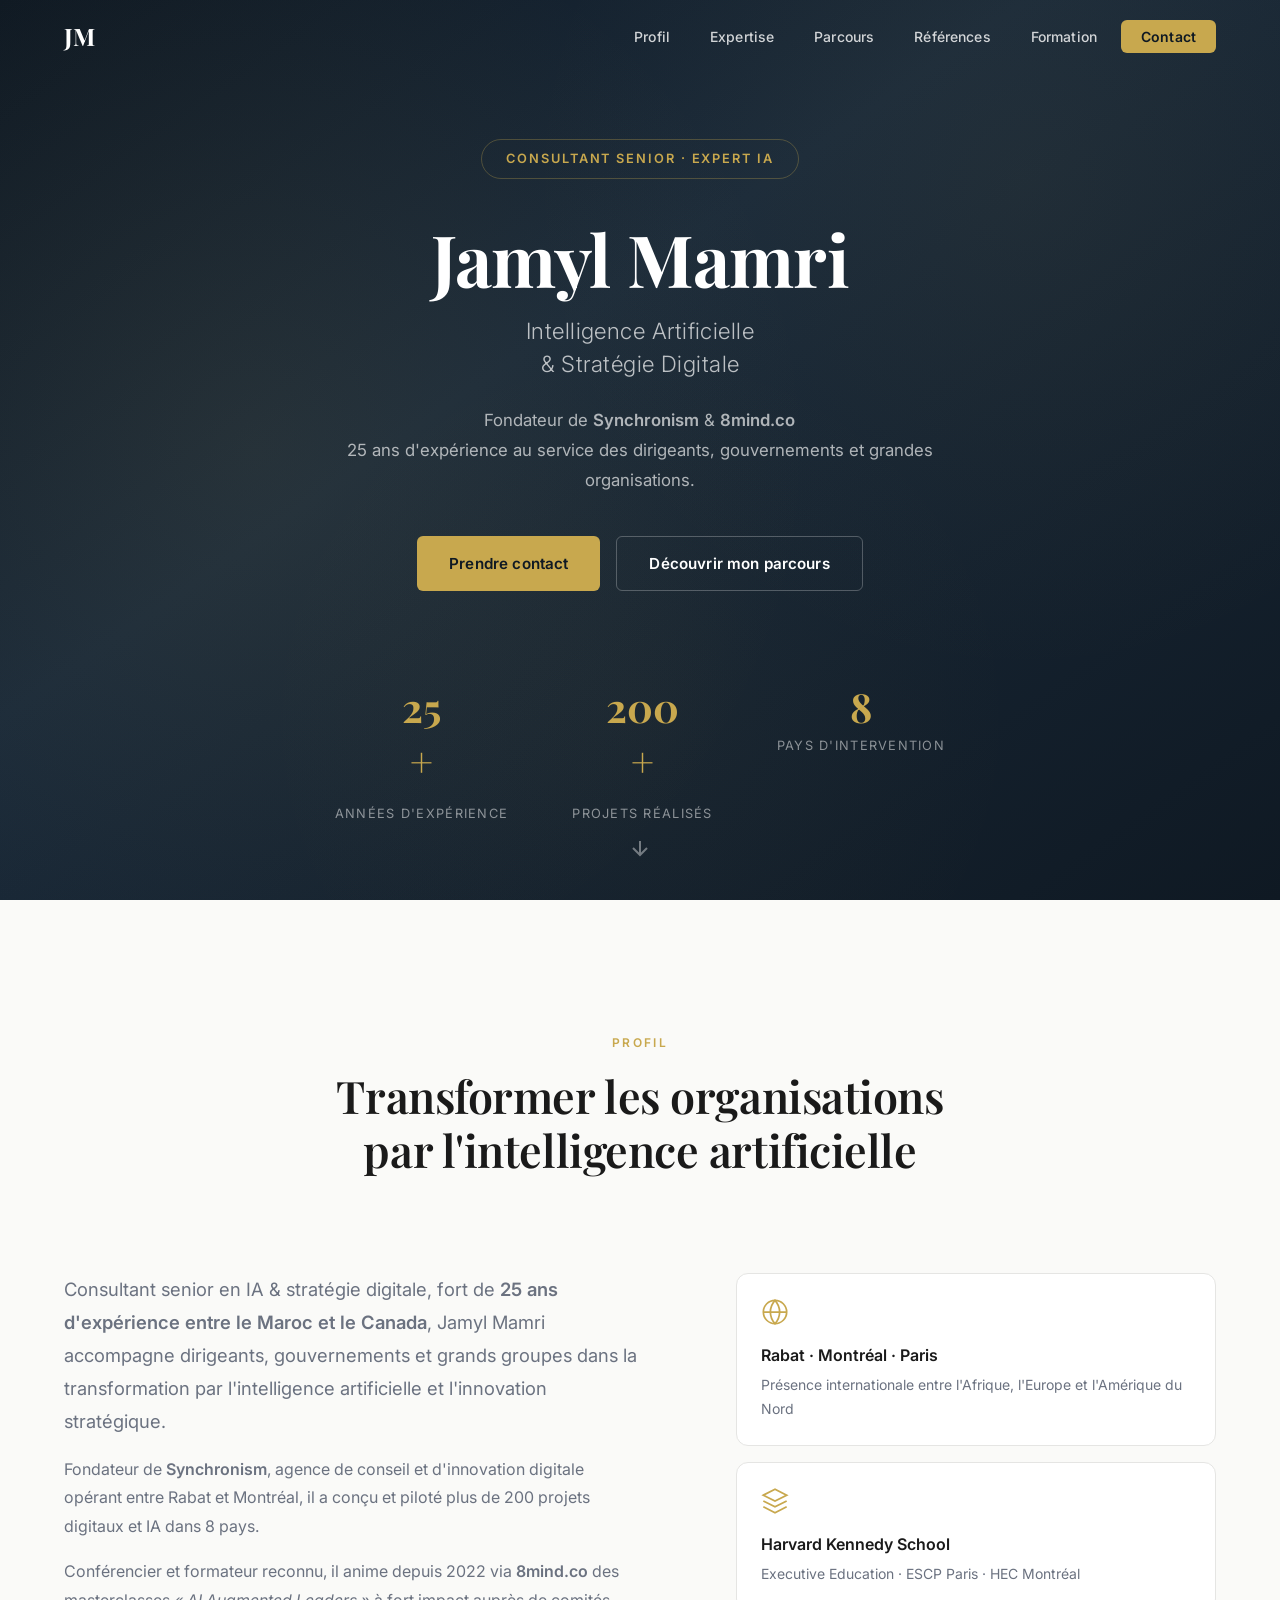
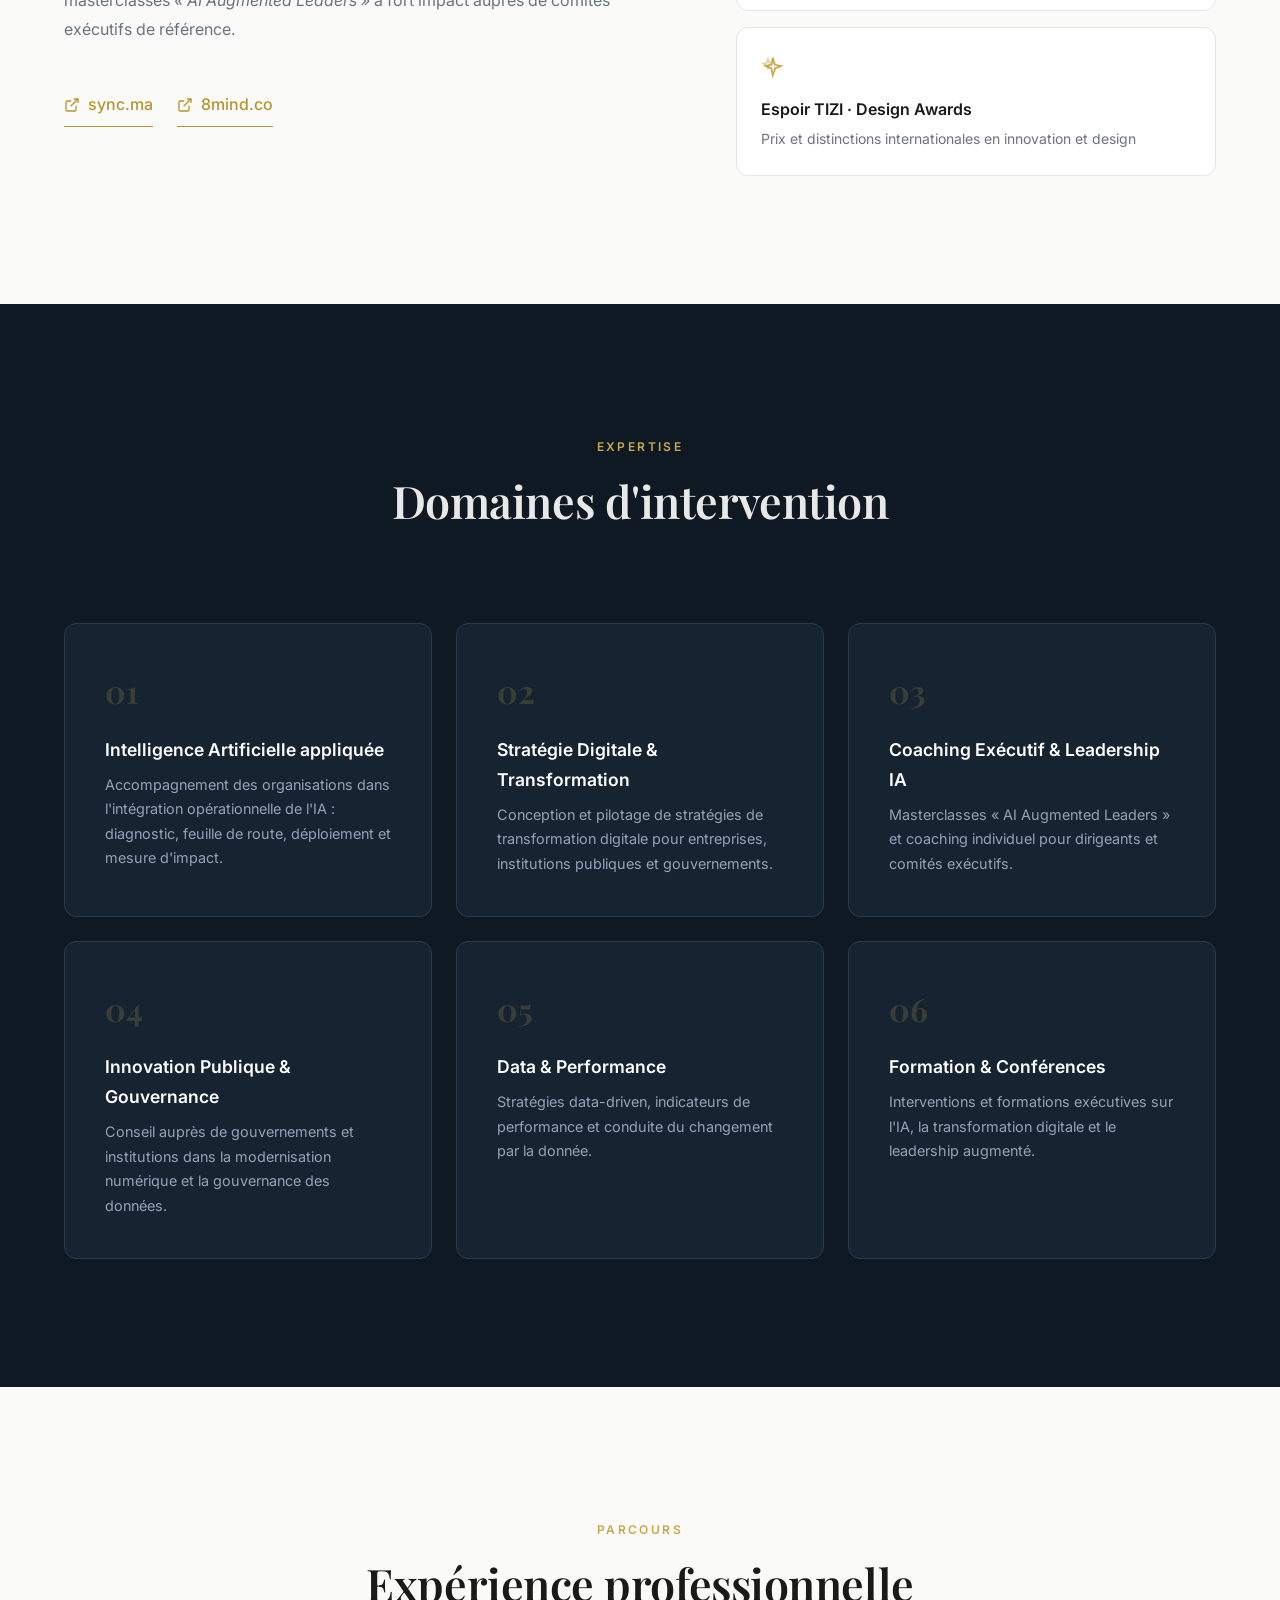
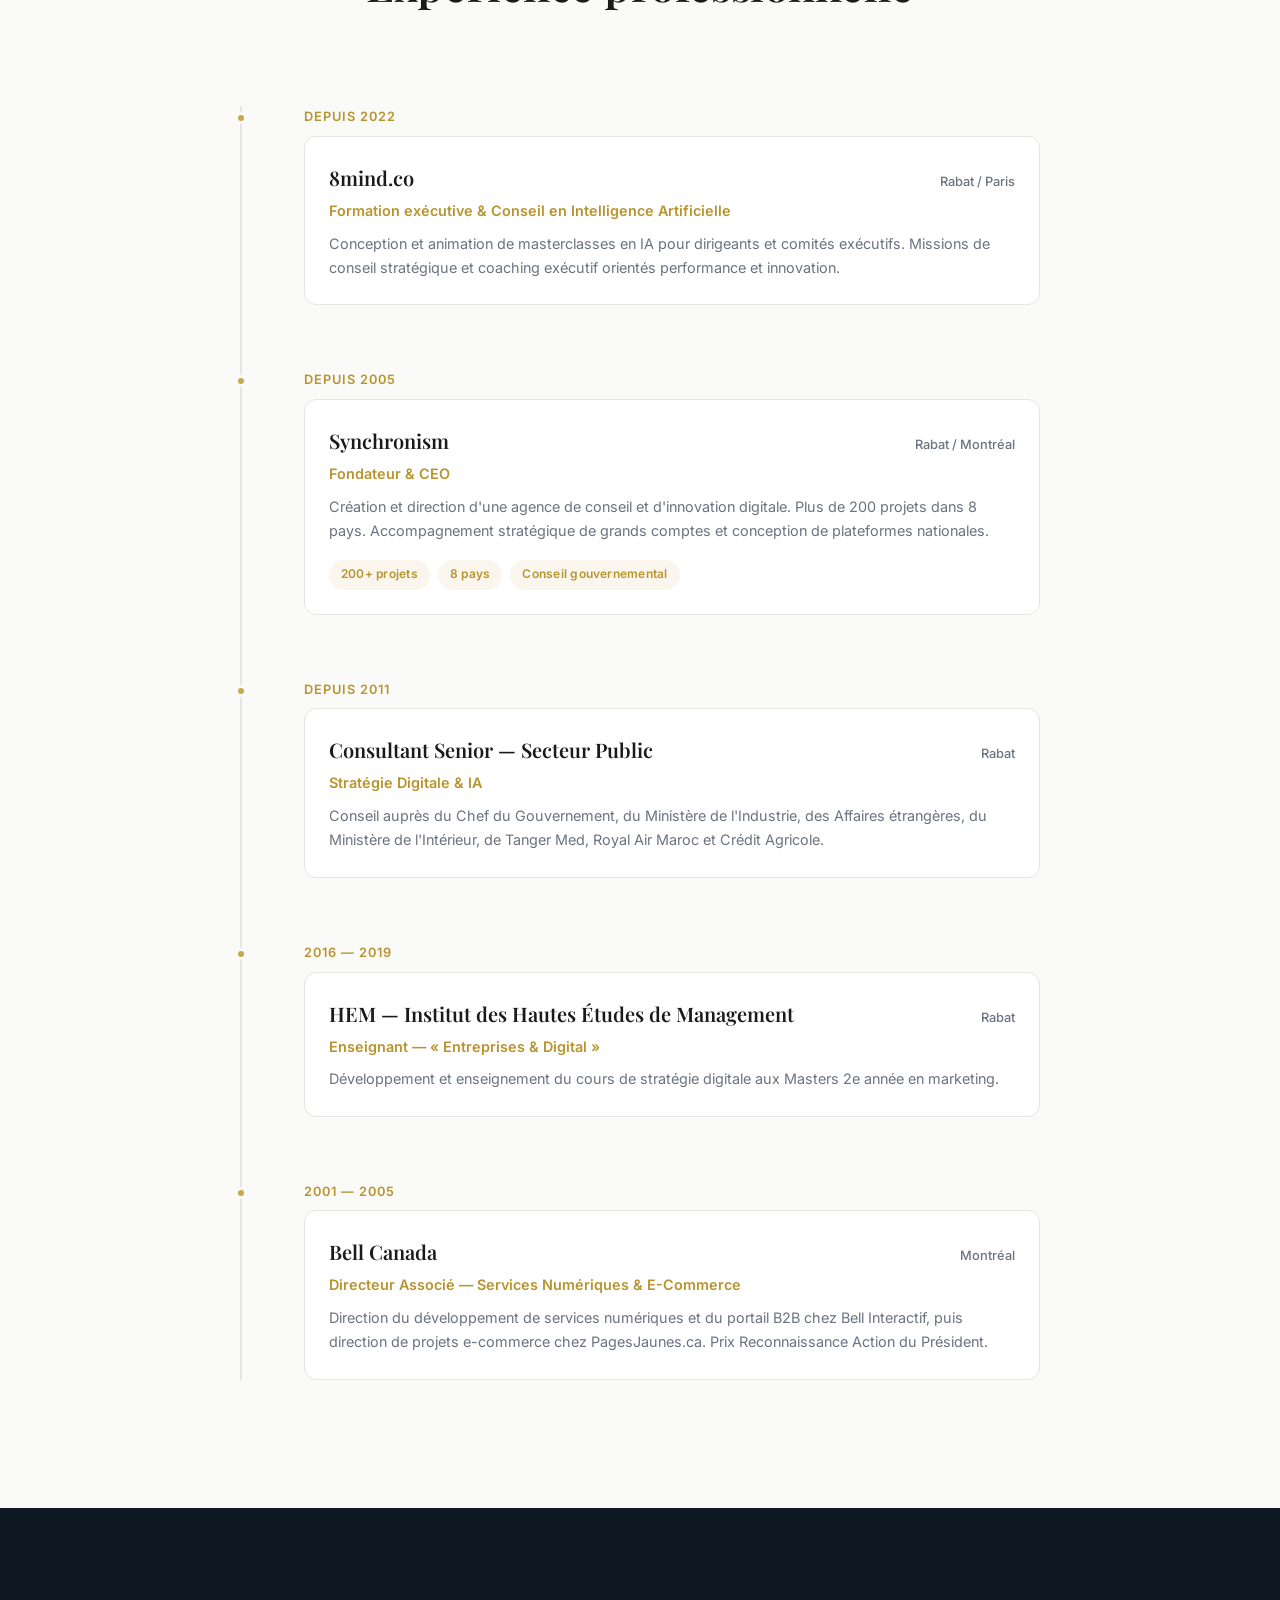
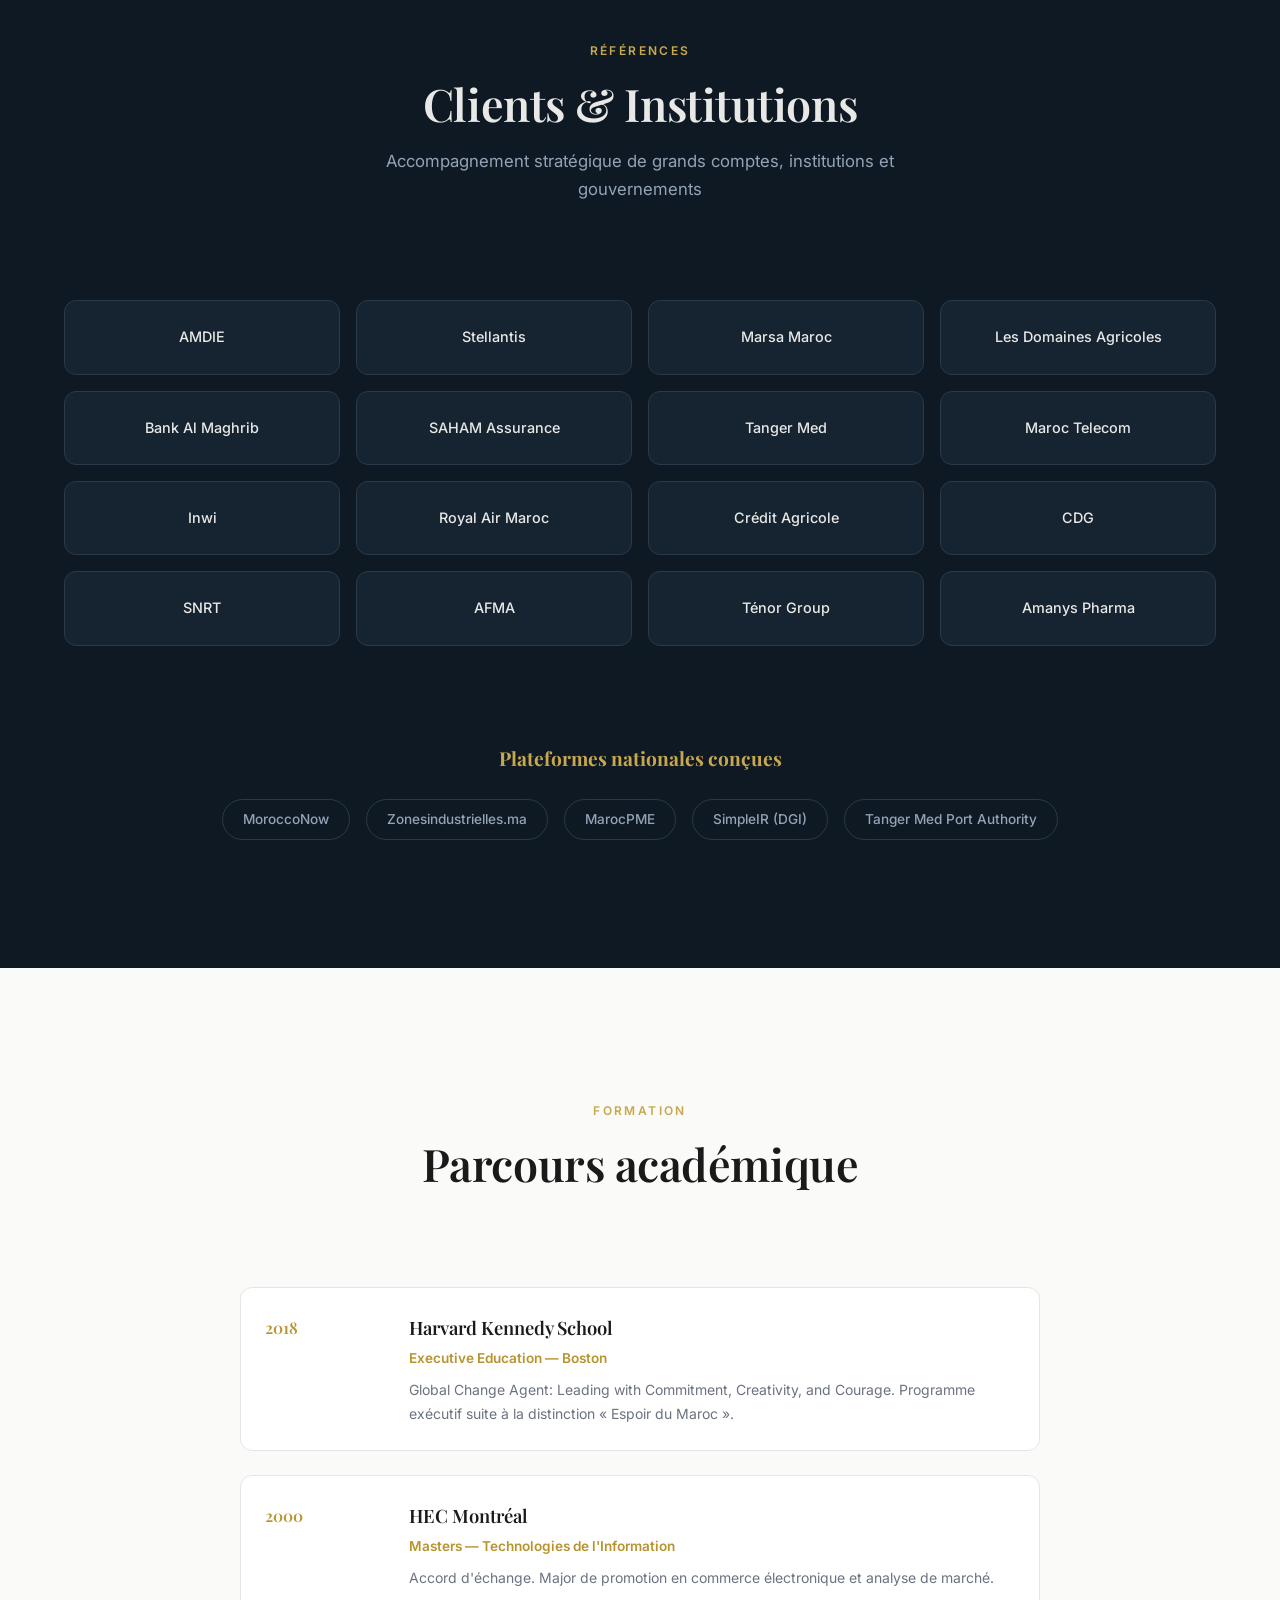
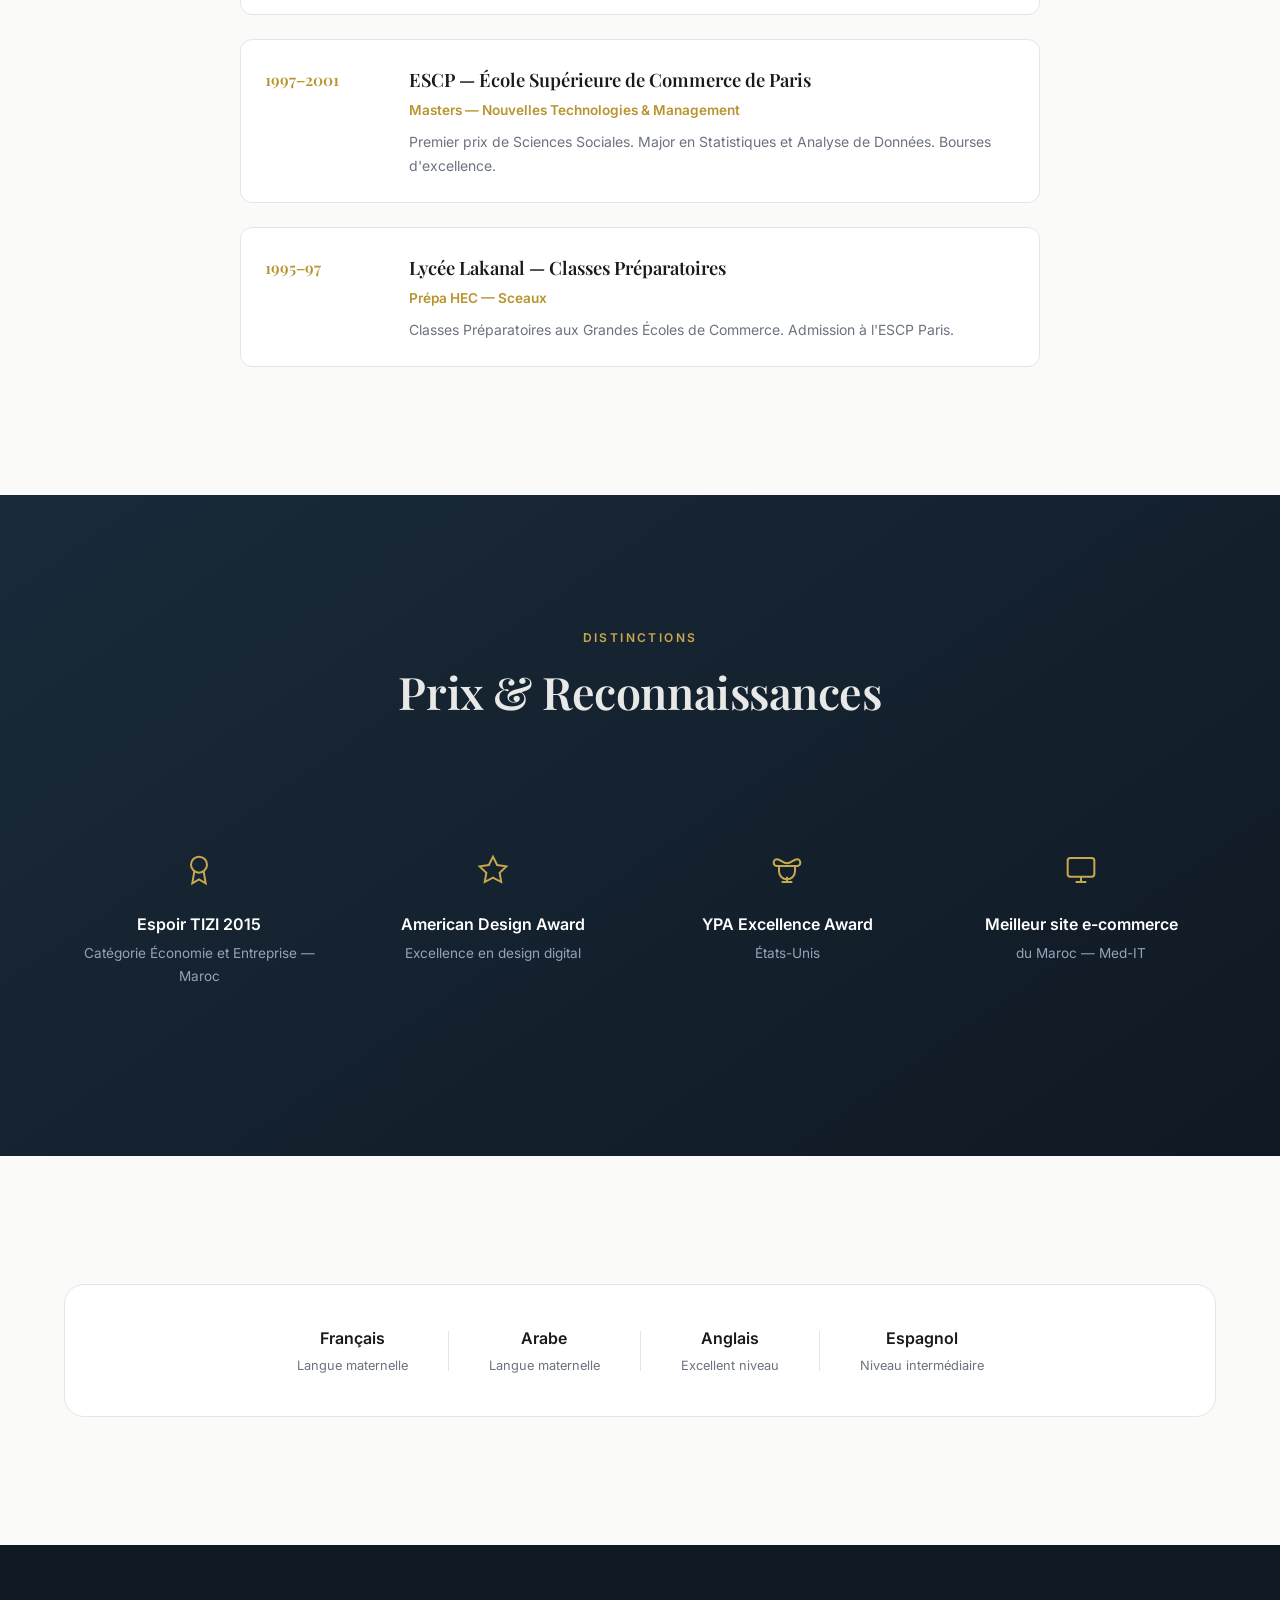
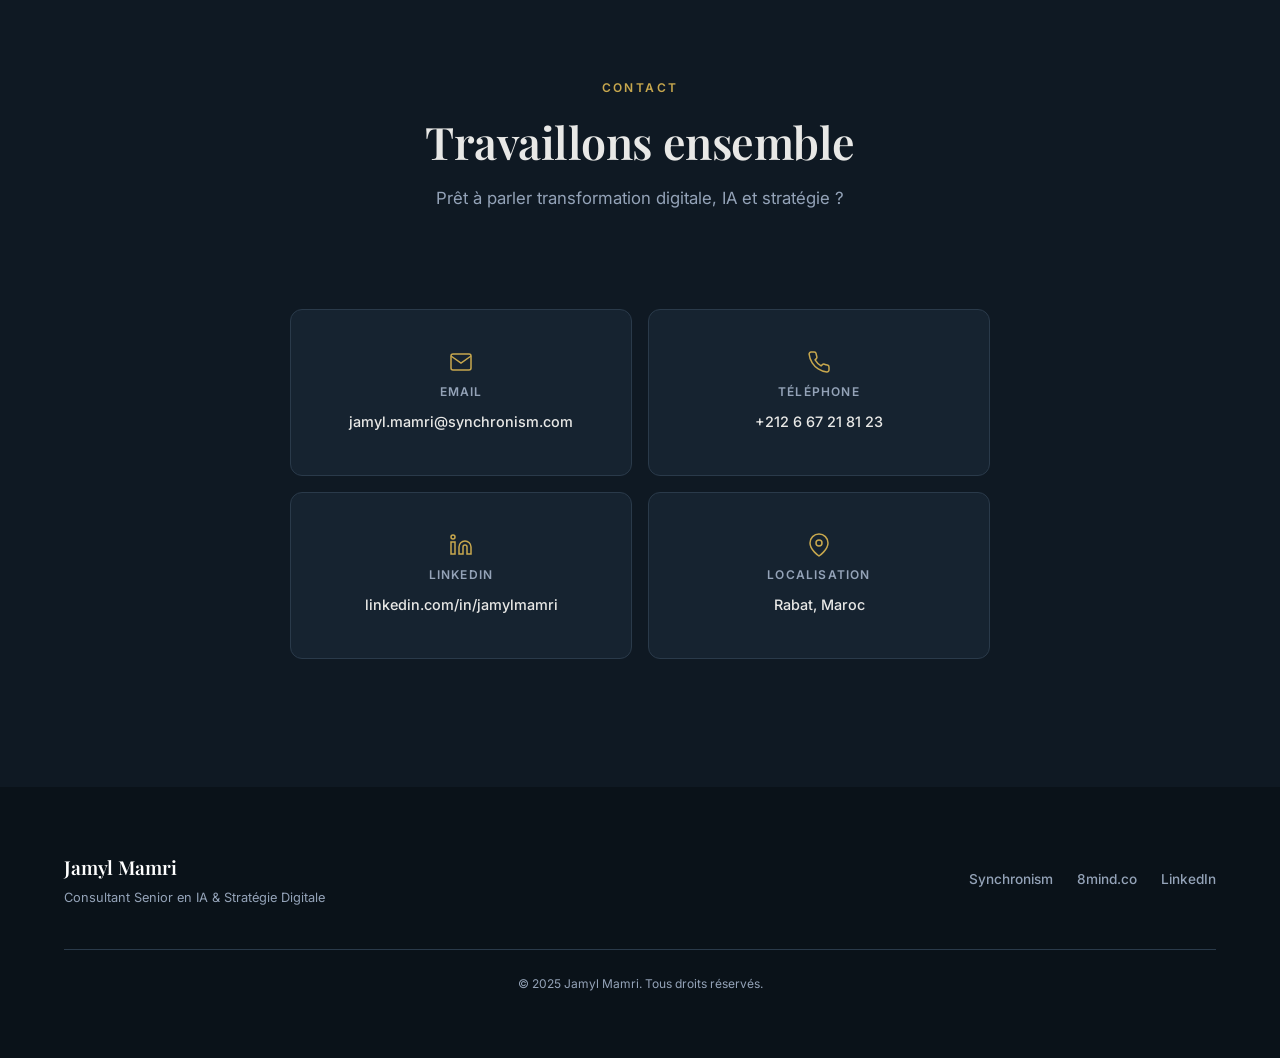
==== index.html @ 4bdd8f30 "Initial commit: professional personal website for Jamyl Mamri Modern single-page website featuring: " ====
<!DOCTYPE html>
<html lang="fr">
<head>
    <meta charset="UTF-8">
    <meta name="viewport" content="width=device-width, initial-scale=1.0">
    <title>Jamyl Mamri — Consultant Senior en IA & Stratégie Digitale</title>
    <meta name="description" content="Jamyl Mamri accompagne dirigeants, gouvernements et grands groupes dans la transformation par l'intelligence artificielle et l'innovation stratégique. 25 ans d'expérience.">
    <meta name="keywords" content="Jamyl Mamri, IA, Intelligence Artificielle, Stratégie Digitale, Consultant, Synchronism, 8mind, Transformation Digitale, Maroc, Canada">
    <meta property="og:title" content="Jamyl Mamri — Expert IA & Stratégie Digitale">
    <meta property="og:description" content="Consultant senior en IA & stratégie digitale. Fondateur de Synchronism & 8mind.co. 25 ans d'expérience entre le Maroc et le Canada.">
    <meta property="og:type" content="website">
    <meta property="og:url" content="https://mamri.com">
    <link rel="preconnect" href="https://fonts.googleapis.com">
    <link rel="preconnect" href="https://fonts.gstatic.com" crossorigin>
    <link href="https://fonts.googleapis.com/css2?family=Inter:wght@300;400;500;600;700&family=Playfair+Display:ital,wght@0,500;0,600;0,700;1,500&display=swap" rel="stylesheet">
    <link rel="stylesheet" href="style.css">
</head>
<body>
    <!-- Navigation -->
    <nav class="navbar" id="navbar">
        <div class="nav-container">
            <a href="#hero" class="nav-logo">JM</a>
            <button class="nav-toggle" id="navToggle" aria-label="Menu">
                <span></span>
                <span></span>
                <span></span>
            </button>
            <ul class="nav-menu" id="navMenu">
                <li><a href="#about" class="nav-link">Profil</a></li>
                <li><a href="#expertise" class="nav-link">Expertise</a></li>
                <li><a href="#experience" class="nav-link">Parcours</a></li>
                <li><a href="#clients" class="nav-link">Références</a></li>
                <li><a href="#education" class="nav-link">Formation</a></li>
                <li><a href="#contact" class="nav-link nav-cta">Contact</a></li>
            </ul>
        </div>
    </nav>

    <!-- Hero Section -->
    <section class="hero" id="hero">
        <div class="hero-bg-pattern"></div>
        <div class="container hero-content">
            <div class="hero-badge fade-in">Consultant Senior · Expert IA</div>
            <h1 class="hero-title fade-in">
                <span class="hero-name">Jamyl Mamri</span>
                <span class="hero-tagline">Intelligence Artificielle<br>& Stratégie Digitale</span>
            </h1>
            <p class="hero-description fade-in">
                Fondateur de <strong>Synchronism</strong> & <strong>8mind.co</strong><br>
                25 ans d'expérience au service des dirigeants, gouvernements et grandes organisations.
            </p>
            <div class="hero-actions fade-in">
                <a href="#contact" class="btn btn-primary">Prendre contact</a>
                <a href="#about" class="btn btn-outline">Découvrir mon parcours</a>
            </div>
            <div class="hero-stats fade-in">
                <div class="stat">
                    <span class="stat-number" data-count="25">0</span><span class="stat-suffix">+</span>
                    <span class="stat-label">Années d'expérience</span>
                </div>
                <div class="stat">
                    <span class="stat-number" data-count="200">0</span><span class="stat-suffix">+</span>
                    <span class="stat-label">Projets réalisés</span>
                </div>
                <div class="stat">
                    <span class="stat-number" data-count="8">0</span>
                    <span class="stat-label">Pays d'intervention</span>
                </div>
            </div>
        </div>
        <a href="#about" class="scroll-indicator" aria-label="Défiler vers le bas">
            <svg width="24" height="24" viewBox="0 0 24 24" fill="none" stroke="currentColor" stroke-width="2">
                <path d="M12 5v14M5 12l7 7 7-7"/>
            </svg>
        </a>
    </section>

    <!-- About Section -->
    <section class="section" id="about">
        <div class="container">
            <div class="section-header fade-in">
                <span class="section-tag">Profil</span>
                <h2 class="section-title">Transformer les organisations<br>par l'intelligence artificielle</h2>
            </div>
            <div class="about-grid">
                <div class="about-text fade-in">
                    <p class="about-lead">
                        Consultant senior en IA & stratégie digitale, fort de <strong>25 ans d'expérience entre le Maroc et le Canada</strong>, Jamyl Mamri accompagne dirigeants, gouvernements et grands groupes dans la transformation par l'intelligence artificielle et l'innovation stratégique.
                    </p>
                    <p>
                        Fondateur de <strong>Synchronism</strong>, agence de conseil et d'innovation digitale opérant entre Rabat et Montréal, il a conçu et piloté plus de 200 projets digitaux et IA dans 8 pays.
                    </p>
                    <p>
                        Conférencier et formateur reconnu, il anime depuis 2022 via <strong>8mind.co</strong> des masterclasses <em>« AI Augmented Leaders »</em> à fort impact auprès de comités exécutifs de référence.
                    </p>
                    <div class="about-links">
                        <a href="https://www.sync.ma" target="_blank" rel="noopener" class="about-link">
                            <svg width="16" height="16" viewBox="0 0 24 24" fill="none" stroke="currentColor" stroke-width="2"><path d="M18 13v6a2 2 0 0 1-2 2H5a2 2 0 0 1-2-2V8a2 2 0 0 1 2-2h6"/><polyline points="15 3 21 3 21 9"/><line x1="10" y1="14" x2="21" y2="3"/></svg>
                            sync.ma
                        </a>
                        <a href="https://www.8mind.co" target="_blank" rel="noopener" class="about-link">
                            <svg width="16" height="16" viewBox="0 0 24 24" fill="none" stroke="currentColor" stroke-width="2"><path d="M18 13v6a2 2 0 0 1-2 2H5a2 2 0 0 1-2-2V8a2 2 0 0 1 2-2h6"/><polyline points="15 3 21 3 21 9"/><line x1="10" y1="14" x2="21" y2="3"/></svg>
                            8mind.co
                        </a>
                    </div>
                </div>
                <div class="about-highlights fade-in">
                    <div class="highlight-card">
                        <div class="highlight-icon">
                            <svg width="28" height="28" viewBox="0 0 24 24" fill="none" stroke="currentColor" stroke-width="1.5"><circle cx="12" cy="12" r="10"/><path d="M2 12h20M12 2a15.3 15.3 0 0 1 4 10 15.3 15.3 0 0 1-4 10 15.3 15.3 0 0 1-4-10 15.3 15.3 0 0 1 4-10z"/></svg>
                        </div>
                        <h3>Rabat · Montréal · Paris</h3>
                        <p>Présence internationale entre l'Afrique, l'Europe et l'Amérique du Nord</p>
                    </div>
                    <div class="highlight-card">
                        <div class="highlight-icon">
                            <svg width="28" height="28" viewBox="0 0 24 24" fill="none" stroke="currentColor" stroke-width="1.5"><path d="M12 2L2 7l10 5 10-5-10-5zM2 17l10 5 10-5M2 12l10 5 10-5"/></svg>
                        </div>
                        <h3>Harvard Kennedy School</h3>
                        <p>Executive Education · ESCP Paris · HEC Montréal</p>
                    </div>
                    <div class="highlight-card">
                        <div class="highlight-icon">
                            <svg width="28" height="28" viewBox="0 0 24 24" fill="none" stroke="currentColor" stroke-width="1.5"><path d="M12 15l-2 5L9 14l-5-2 5-1 1-6 2 6 5 1-5 2z"/><path d="M6 6l1 3 3 1-3 1-1 3-1-3-3-1 3-1z" opacity="0.5"/></svg>
                        </div>
                        <h3>Espoir TIZI · Design Awards</h3>
                        <p>Prix et distinctions internationales en innovation et design</p>
                    </div>
                </div>
            </div>
        </div>
    </section>

    <!-- Expertise Section -->
    <section class="section section-dark" id="expertise">
        <div class="container">
            <div class="section-header fade-in">
                <span class="section-tag">Expertise</span>
                <h2 class="section-title">Domaines d'intervention</h2>
            </div>
            <div class="expertise-grid">
                <div class="expertise-card fade-in">
                    <div class="expertise-number">01</div>
                    <h3>Intelligence Artificielle appliquée</h3>
                    <p>Accompagnement des organisations dans l'intégration opérationnelle de l'IA : diagnostic, feuille de route, déploiement et mesure d'impact.</p>
                </div>
                <div class="expertise-card fade-in">
                    <div class="expertise-number">02</div>
                    <h3>Stratégie Digitale & Transformation</h3>
                    <p>Conception et pilotage de stratégies de transformation digitale pour entreprises, institutions publiques et gouvernements.</p>
                </div>
                <div class="expertise-card fade-in">
                    <div class="expertise-number">03</div>
                    <h3>Coaching Exécutif & Leadership IA</h3>
                    <p>Masterclasses « AI Augmented Leaders » et coaching individuel pour dirigeants et comités exécutifs.</p>
                </div>
                <div class="expertise-card fade-in">
                    <div class="expertise-number">04</div>
                    <h3>Innovation Publique & Gouvernance</h3>
                    <p>Conseil auprès de gouvernements et institutions dans la modernisation numérique et la gouvernance des données.</p>
                </div>
                <div class="expertise-card fade-in">
                    <div class="expertise-number">05</div>
                    <h3>Data & Performance</h3>
                    <p>Stratégies data-driven, indicateurs de performance et conduite du changement par la donnée.</p>
                </div>
                <div class="expertise-card fade-in">
                    <div class="expertise-number">06</div>
                    <h3>Formation & Conférences</h3>
                    <p>Interventions et formations exécutives sur l'IA, la transformation digitale et le leadership augmenté.</p>
                </div>
            </div>
        </div>
    </section>

    <!-- Experience Section -->
    <section class="section" id="experience">
        <div class="container">
            <div class="section-header fade-in">
                <span class="section-tag">Parcours</span>
                <h2 class="section-title">Expérience professionnelle</h2>
            </div>
            <div class="timeline">
                <div class="timeline-item fade-in">
                    <div class="timeline-marker"></div>
                    <div class="timeline-date">Depuis 2022</div>
                    <div class="timeline-content">
                        <div class="timeline-header">
                            <h3>8mind.co</h3>
                            <span class="timeline-location">Rabat / Paris</span>
                        </div>
                        <div class="timeline-role">Formation exécutive & Conseil en Intelligence Artificielle</div>
                        <p>Conception et animation de masterclasses en IA pour dirigeants et comités exécutifs. Missions de conseil stratégique et coaching exécutif orientés performance et innovation.</p>
                    </div>
                </div>
                <div class="timeline-item fade-in">
                    <div class="timeline-marker"></div>
                    <div class="timeline-date">Depuis 2005</div>
                    <div class="timeline-content">
                        <div class="timeline-header">
                            <h3>Synchronism</h3>
                            <span class="timeline-location">Rabat / Montréal</span>
                        </div>
                        <div class="timeline-role">Fondateur & CEO</div>
                        <p>Création et direction d'une agence de conseil et d'innovation digitale. Plus de 200 projets dans 8 pays. Accompagnement stratégique de grands comptes et conception de plateformes nationales.</p>
                        <div class="timeline-highlights">
                            <span>200+ projets</span>
                            <span>8 pays</span>
                            <span>Conseil gouvernemental</span>
                        </div>
                    </div>
                </div>
                <div class="timeline-item fade-in">
                    <div class="timeline-marker"></div>
                    <div class="timeline-date">Depuis 2011</div>
                    <div class="timeline-content">
                        <div class="timeline-header">
                            <h3>Consultant Senior — Secteur Public</h3>
                            <span class="timeline-location">Rabat</span>
                        </div>
                        <div class="timeline-role">Stratégie Digitale & IA</div>
                        <p>Conseil auprès du Chef du Gouvernement, du Ministère de l'Industrie, des Affaires étrangères, du Ministère de l'Intérieur, de Tanger Med, Royal Air Maroc et Crédit Agricole.</p>
                    </div>
                </div>
                <div class="timeline-item fade-in">
                    <div class="timeline-marker"></div>
                    <div class="timeline-date">2016 — 2019</div>
                    <div class="timeline-content">
                        <div class="timeline-header">
                            <h3>HEM — Institut des Hautes Études de Management</h3>
                            <span class="timeline-location">Rabat</span>
                        </div>
                        <div class="timeline-role">Enseignant — « Entreprises & Digital »</div>
                        <p>Développement et enseignement du cours de stratégie digitale aux Masters 2e année en marketing.</p>
                    </div>
                </div>
                <div class="timeline-item fade-in">
                    <div class="timeline-marker"></div>
                    <div class="timeline-date">2001 — 2005</div>
                    <div class="timeline-content">
                        <div class="timeline-header">
                            <h3>Bell Canada</h3>
                            <span class="timeline-location">Montréal</span>
                        </div>
                        <div class="timeline-role">Directeur Associé — Services Numériques & E-Commerce</div>
                        <p>Direction du développement de services numériques et du portail B2B chez Bell Interactif, puis direction de projets e-commerce chez PagesJaunes.ca. Prix Reconnaissance Action du Président.</p>
                    </div>
                </div>
            </div>
        </div>
    </section>

    <!-- Clients Section -->
    <section class="section section-dark" id="clients">
        <div class="container">
            <div class="section-header fade-in">
                <span class="section-tag">Références</span>
                <h2 class="section-title">Clients & Institutions</h2>
                <p class="section-subtitle">Accompagnement stratégique de grands comptes, institutions et gouvernements</p>
            </div>
            <div class="clients-grid fade-in">
                <div class="client-item">AMDIE</div>
                <div class="client-item">Stellantis</div>
                <div class="client-item">Marsa Maroc</div>
                <div class="client-item">Les Domaines Agricoles</div>
                <div class="client-item">Bank Al Maghrib</div>
                <div class="client-item">SAHAM Assurance</div>
                <div class="client-item">Tanger Med</div>
                <div class="client-item">Maroc Telecom</div>
                <div class="client-item">Inwi</div>
                <div class="client-item">Royal Air Maroc</div>
                <div class="client-item">Crédit Agricole</div>
                <div class="client-item">CDG</div>
                <div class="client-item">SNRT</div>
                <div class="client-item">AFMA</div>
                <div class="client-item">Ténor Group</div>
                <div class="client-item">Amanys Pharma</div>
            </div>
            <div class="platforms fade-in">
                <h3>Plateformes nationales conçues</h3>
                <div class="platforms-list">
                    <span>MoroccoNow</span>
                    <span>Zonesindustrielles.ma</span>
                    <span>MarocPME</span>
                    <span>SimpleIR (DGI)</span>
                    <span>Tanger Med Port Authority</span>
                </div>
            </div>
        </div>
    </section>

    <!-- Education Section -->
    <section class="section" id="education">
        <div class="container">
            <div class="section-header fade-in">
                <span class="section-tag">Formation</span>
                <h2 class="section-title">Parcours académique</h2>
            </div>
            <div class="education-grid">
                <div class="education-card fade-in">
                    <div class="education-year">2018</div>
                    <div class="education-content">
                        <h3>Harvard Kennedy School</h3>
                        <p class="education-program">Executive Education — Boston</p>
                        <p>Global Change Agent: Leading with Commitment, Creativity, and Courage. Programme exécutif suite à la distinction « Espoir du Maroc ».</p>
                    </div>
                </div>
                <div class="education-card fade-in">
                    <div class="education-year">2000</div>
                    <div class="education-content">
                        <h3>HEC Montréal</h3>
                        <p class="education-program">Masters — Technologies de l'Information</p>
                        <p>Accord d'échange. Major de promotion en commerce électronique et analyse de marché.</p>
                    </div>
                </div>
                <div class="education-card fade-in">
                    <div class="education-year">1997–2001</div>
                    <div class="education-content">
                        <h3>ESCP — École Supérieure de Commerce de Paris</h3>
                        <p class="education-program">Masters — Nouvelles Technologies & Management</p>
                        <p>Premier prix de Sciences Sociales. Major en Statistiques et Analyse de Données. Bourses d'excellence.</p>
                    </div>
                </div>
                <div class="education-card fade-in">
                    <div class="education-year">1995–97</div>
                    <div class="education-content">
                        <h3>Lycée Lakanal — Classes Préparatoires</h3>
                        <p class="education-program">Prépa HEC — Sceaux</p>
                        <p>Classes Préparatoires aux Grandes Écoles de Commerce. Admission à l'ESCP Paris.</p>
                    </div>
                </div>
            </div>
        </div>
    </section>

    <!-- Awards Section -->
    <section class="section section-accent" id="awards">
        <div class="container">
            <div class="awards-content fade-in">
                <div class="section-header">
                    <span class="section-tag">Distinctions</span>
                    <h2 class="section-title">Prix & Reconnaissances</h2>
                </div>
                <div class="awards-grid">
                    <div class="award-item">
                        <div class="award-icon">
                            <svg width="32" height="32" viewBox="0 0 24 24" fill="none" stroke="currentColor" stroke-width="1.5"><circle cx="12" cy="8" r="6"/><path d="M15.477 12.89L17 22l-5-3-5 3 1.523-9.11"/></svg>
                        </div>
                        <h3>Espoir TIZI 2015</h3>
                        <p>Catégorie Économie et Entreprise — Maroc</p>
                    </div>
                    <div class="award-item">
                        <div class="award-icon">
                            <svg width="32" height="32" viewBox="0 0 24 24" fill="none" stroke="currentColor" stroke-width="1.5"><path d="M12 2L15.09 8.26L22 9.27L17 14.14L18.18 21.02L12 17.77L5.82 21.02L7 14.14L2 9.27L8.91 8.26L12 2Z"/></svg>
                        </div>
                        <h3>American Design Award</h3>
                        <p>Excellence en design digital</p>
                    </div>
                    <div class="award-item">
                        <div class="award-icon">
                            <svg width="32" height="32" viewBox="0 0 24 24" fill="none" stroke="currentColor" stroke-width="1.5"><path d="M6 9H4.5a2.5 2.5 0 0 1 0-5C7 4 9 7 12 7s5-3 7.5-3a2.5 2.5 0 0 1 0 5H18"/><path d="M6 9h12v4a6 6 0 0 1-12 0V9z"/><path d="M12 17v4M8 21h8"/></svg>
                        </div>
                        <h3>YPA Excellence Award</h3>
                        <p>États-Unis</p>
                    </div>
                    <div class="award-item">
                        <div class="award-icon">
                            <svg width="32" height="32" viewBox="0 0 24 24" fill="none" stroke="currentColor" stroke-width="1.5"><rect x="2" y="3" width="20" height="14" rx="2" ry="2"/><line x1="8" y1="21" x2="16" y2="21"/><line x1="12" y1="17" x2="12" y2="21"/></svg>
                        </div>
                        <h3>Meilleur site e-commerce</h3>
                        <p>du Maroc — Med-IT</p>
                    </div>
                </div>
            </div>
        </div>
    </section>

    <!-- Languages -->
    <section class="section" id="languages">
        <div class="container">
            <div class="languages-bar fade-in">
                <div class="lang-item">
                    <span class="lang-name">Français</span>
                    <span class="lang-level">Langue maternelle</span>
                </div>
                <div class="lang-divider"></div>
                <div class="lang-item">
                    <span class="lang-name">Arabe</span>
                    <span class="lang-level">Langue maternelle</span>
                </div>
                <div class="lang-divider"></div>
                <div class="lang-item">
                    <span class="lang-name">Anglais</span>
                    <span class="lang-level">Excellent niveau</span>
                </div>
                <div class="lang-divider"></div>
                <div class="lang-item">
                    <span class="lang-name">Espagnol</span>
                    <span class="lang-level">Niveau intermédiaire</span>
                </div>
            </div>
        </div>
    </section>

    <!-- Contact Section -->
    <section class="section section-dark" id="contact">
        <div class="container">
            <div class="contact-content fade-in">
                <div class="section-header">
                    <span class="section-tag">Contact</span>
                    <h2 class="section-title">Travaillons ensemble</h2>
                    <p class="section-subtitle">Prêt à parler transformation digitale, IA et stratégie ?</p>
                </div>
                <div class="contact-grid">
                    <a href="mailto:jamyl.mamri@synchronism.com" class="contact-card">
                        <svg width="24" height="24" viewBox="0 0 24 24" fill="none" stroke="currentColor" stroke-width="1.5"><path d="M4 4h16c1.1 0 2 .9 2 2v12c0 1.1-.9 2-2 2H4c-1.1 0-2-.9-2-2V6c0-1.1.9-2 2-2z"/><polyline points="22,6 12,13 2,6"/></svg>
                        <span class="contact-label">Email</span>
                        <span class="contact-value">jamyl.mamri@synchronism.com</span>
                    </a>
                    <a href="tel:+212667218123" class="contact-card">
                        <svg width="24" height="24" viewBox="0 0 24 24" fill="none" stroke="currentColor" stroke-width="1.5"><path d="M22 16.92v3a2 2 0 0 1-2.18 2 19.79 19.79 0 0 1-8.63-3.07 19.5 19.5 0 0 1-6-6 19.79 19.79 0 0 1-3.07-8.67A2 2 0 0 1 4.11 2h3a2 2 0 0 1 2 1.72 12.84 12.84 0 0 0 .7 2.81 2 2 0 0 1-.45 2.11L8.09 9.91a16 16 0 0 0 6 6l1.27-1.27a2 2 0 0 1 2.11-.45 12.84 12.84 0 0 0 2.81.7A2 2 0 0 1 22 16.92z"/></svg>
                        <span class="contact-label">Téléphone</span>
                        <span class="contact-value">+212 6 67 21 81 23</span>
                    </a>
                    <a href="https://www.linkedin.com/in/jamylmamri" target="_blank" rel="noopener" class="contact-card">
                        <svg width="24" height="24" viewBox="0 0 24 24" fill="none" stroke="currentColor" stroke-width="1.5"><path d="M16 8a6 6 0 0 1 6 6v7h-4v-7a2 2 0 0 0-2-2 2 2 0 0 0-2 2v7h-4v-7a6 6 0 0 1 6-6z"/><rect x="2" y="9" width="4" height="12"/><circle cx="4" cy="4" r="2"/></svg>
                        <span class="contact-label">LinkedIn</span>
                        <span class="contact-value">linkedin.com/in/jamylmamri</span>
                    </a>
                    <div class="contact-card">
                        <svg width="24" height="24" viewBox="0 0 24 24" fill="none" stroke="currentColor" stroke-width="1.5"><path d="M21 10c0 7-9 13-9 13s-9-6-9-13a9 9 0 0 1 18 0z"/><circle cx="12" cy="10" r="3"/></svg>
                        <span class="contact-label">Localisation</span>
                        <span class="contact-value">Rabat, Maroc</span>
                    </div>
                </div>
            </div>
        </div>
    </section>

    <!-- Footer -->
    <footer class="footer">
        <div class="container footer-content">
            <div class="footer-brand">
                <span class="footer-logo">Jamyl Mamri</span>
                <p>Consultant Senior en IA & Stratégie Digitale</p>
            </div>
            <div class="footer-links">
                <a href="https://www.sync.ma" target="_blank" rel="noopener">Synchronism</a>
                <a href="https://www.8mind.co" target="_blank" rel="noopener">8mind.co</a>
                <a href="https://www.linkedin.com/in/jamylmamri" target="_blank" rel="noopener">LinkedIn</a>
            </div>
            <div class="footer-copy">
                &copy; 2025 Jamyl Mamri. Tous droits réservés.
            </div>
        </div>
    </footer>

    <script src="script.js"></script>
</body>
</html>
---- style.css ----
/* ============================================
   JAMYL MAMRI — Personal Website
   Premium Design System
   ============================================ */

:root {
    --color-bg: #FAFAF8;
    --color-bg-dark: #0F1923;
    --color-bg-accent: #1A2A3A;
    --color-text: #1A1A1A;
    --color-text-light: #6B7280;
    --color-text-on-dark: #E8E8E6;
    --color-text-muted-dark: #94A3B8;
    --color-primary: #C8A84E;
    --color-primary-light: #D4BC6A;
    --color-primary-dark: #B8942E;
    --color-border: #E5E5E3;
    --color-border-dark: #2A3A4A;
    --color-card: #FFFFFF;
    --color-card-dark: #162330;

    --font-heading: 'Playfair Display', Georgia, serif;
    --font-body: 'Inter', -apple-system, BlinkMacSystemFont, sans-serif;

    --space-xs: 0.5rem;
    --space-sm: 1rem;
    --space-md: 1.5rem;
    --space-lg: 2.5rem;
    --space-xl: 4rem;
    --space-2xl: 6rem;
    --space-3xl: 8rem;

    --radius-sm: 6px;
    --radius-md: 12px;
    --radius-lg: 20px;

    --transition: 0.3s cubic-bezier(0.4, 0, 0.2, 1);
    --transition-slow: 0.6s cubic-bezier(0.4, 0, 0.2, 1);
}

/* ============================================
   RESET & BASE
   ============================================ */

*, *::before, *::after {
    margin: 0;
    padding: 0;
    box-sizing: border-box;
}

html {
    scroll-behavior: smooth;
    font-size: 16px;
    -webkit-font-smoothing: antialiased;
    -moz-osx-font-smoothing: grayscale;
}

body {
    font-family: var(--font-body);
    color: var(--color-text);
    background-color: var(--color-bg);
    line-height: 1.7;
    overflow-x: hidden;
}

img {
    max-width: 100%;
    display: block;
}

a {
    color: inherit;
    text-decoration: none;
    transition: var(--transition);
}

strong {
    font-weight: 600;
}

.container {
    max-width: 1200px;
    margin: 0 auto;
    padding: 0 var(--space-md);
}

/* ============================================
   ANIMATIONS
   ============================================ */

.fade-in {
    opacity: 0;
    transform: translateY(30px);
    transition: opacity 0.8s ease, transform 0.8s ease;
}

.fade-in.visible {
    opacity: 1;
    transform: translateY(0);
}

@keyframes float {
    0%, 100% { transform: translateY(0); }
    50% { transform: translateY(-10px); }
}

@keyframes pulse {
    0%, 100% { opacity: 1; }
    50% { opacity: 0.5; }
}

/* ============================================
   NAVBAR
   ============================================ */

.navbar {
    position: fixed;
    top: 0;
    left: 0;
    right: 0;
    z-index: 1000;
    padding: var(--space-sm) 0;
    transition: var(--transition);
    background: transparent;
}

.navbar.scrolled {
    background: rgba(15, 25, 35, 0.95);
    backdrop-filter: blur(20px);
    -webkit-backdrop-filter: blur(20px);
    padding: 0.6rem 0;
    box-shadow: 0 1px 20px rgba(0, 0, 0, 0.15);
}

.nav-container {
    max-width: 1200px;
    margin: 0 auto;
    padding: 0 var(--space-md);
    display: flex;
    justify-content: space-between;
    align-items: center;
}

.nav-logo {
    font-family: var(--font-heading);
    font-size: 1.5rem;
    font-weight: 700;
    color: #fff;
    letter-spacing: 0.02em;
}

.nav-menu {
    display: flex;
    align-items: center;
    list-style: none;
    gap: var(--space-xs);
}

.nav-link {
    color: rgba(255, 255, 255, 0.8);
    font-size: 0.875rem;
    font-weight: 500;
    padding: 0.5rem 1rem;
    border-radius: var(--radius-sm);
    transition: var(--transition);
    letter-spacing: 0.01em;
}

.nav-link:hover {
    color: #fff;
    background: rgba(255, 255, 255, 0.1);
}

.nav-link.nav-cta {
    background: var(--color-primary);
    color: var(--color-bg-dark);
    font-weight: 600;
    padding: 0.5rem 1.25rem;
}

.nav-link.nav-cta:hover {
    background: var(--color-primary-light);
}

.nav-toggle {
    display: none;
    flex-direction: column;
    gap: 5px;
    background: none;
    border: none;
    cursor: pointer;
    padding: 5px;
    z-index: 1001;
}

.nav-toggle span {
    display: block;
    width: 24px;
    height: 2px;
    background: #fff;
    transition: var(--transition);
    border-radius: 2px;
}

.nav-toggle.active span:nth-child(1) {
    transform: rotate(45deg) translate(5px, 5px);
}

.nav-toggle.active span:nth-child(2) {
    opacity: 0;
}

.nav-toggle.active span:nth-child(3) {
    transform: rotate(-45deg) translate(5px, -5px);
}

/* ============================================
   HERO
   ============================================ */

.hero {
    position: relative;
    min-height: 100vh;
    display: flex;
    align-items: center;
    justify-content: center;
    background: linear-gradient(145deg, #0F1923 0%, #1A2A3A 40%, #0F1923 100%);
    color: #fff;
    overflow: hidden;
    padding: var(--space-3xl) 0 var(--space-xl);
}

.hero-bg-pattern {
    position: absolute;
    inset: 0;
    background-image:
        radial-gradient(circle at 20% 50%, rgba(200, 168, 78, 0.08) 0%, transparent 50%),
        radial-gradient(circle at 80% 20%, rgba(200, 168, 78, 0.05) 0%, transparent 40%),
        radial-gradient(circle at 50% 80%, rgba(200, 168, 78, 0.03) 0%, transparent 40%);
    animation: float 8s ease-in-out infinite;
}

.hero-content {
    position: relative;
    text-align: center;
    z-index: 1;
}

.hero-badge {
    display: inline-block;
    font-size: 0.8rem;
    font-weight: 600;
    letter-spacing: 0.15em;
    text-transform: uppercase;
    color: var(--color-primary);
    border: 1px solid rgba(200, 168, 78, 0.3);
    padding: 0.5rem 1.5rem;
    border-radius: 50px;
    margin-bottom: var(--space-lg);
}

.hero-title {
    margin-bottom: var(--space-md);
}

.hero-name {
    display: block;
    font-family: var(--font-heading);
    font-size: clamp(2.5rem, 6vw, 4.5rem);
    font-weight: 700;
    letter-spacing: -0.01em;
    line-height: 1.1;
    margin-bottom: var(--space-sm);
}

.hero-tagline {
    display: block;
    font-family: var(--font-body);
    font-size: clamp(1rem, 2.5vw, 1.4rem);
    font-weight: 300;
    color: rgba(255, 255, 255, 0.7);
    line-height: 1.5;
    letter-spacing: 0.02em;
}

.hero-description {
    max-width: 600px;
    margin: 0 auto var(--space-lg);
    font-size: 1.05rem;
    color: rgba(255, 255, 255, 0.65);
    line-height: 1.8;
}

.hero-actions {
    display: flex;
    gap: var(--space-sm);
    justify-content: center;
    flex-wrap: wrap;
    margin-bottom: var(--space-2xl);
}

.btn {
    display: inline-flex;
    align-items: center;
    gap: 0.5rem;
    padding: 0.875rem 2rem;
    font-family: var(--font-body);
    font-size: 0.95rem;
    font-weight: 600;
    border-radius: var(--radius-sm);
    cursor: pointer;
    transition: var(--transition);
    border: none;
    letter-spacing: 0.01em;
}

.btn-primary {
    background: var(--color-primary);
    color: var(--color-bg-dark);
}

.btn-primary:hover {
    background: var(--color-primary-light);
    transform: translateY(-2px);
    box-shadow: 0 8px 30px rgba(200, 168, 78, 0.3);
}

.btn-outline {
    background: transparent;
    color: #fff;
    border: 1px solid rgba(255, 255, 255, 0.25);
}

.btn-outline:hover {
    border-color: rgba(255, 255, 255, 0.5);
    background: rgba(255, 255, 255, 0.05);
    transform: translateY(-2px);
}

.hero-stats {
    display: flex;
    justify-content: center;
    gap: var(--space-xl);
    flex-wrap: wrap;
}

.stat {
    text-align: center;
}

.stat-number {
    display: block;
    font-family: var(--font-heading);
    font-size: 2.5rem;
    font-weight: 700;
    color: var(--color-primary);
    line-height: 1;
}

.stat-suffix {
    font-family: var(--font-heading);
    font-size: 2.5rem;
    font-weight: 700;
    color: var(--color-primary);
}

.stat-label {
    display: block;
    font-size: 0.8rem;
    color: rgba(255, 255, 255, 0.5);
    text-transform: uppercase;
    letter-spacing: 0.1em;
    margin-top: 0.5rem;
}

.scroll-indicator {
    position: absolute;
    bottom: 2rem;
    left: 50%;
    transform: translateX(-50%);
    color: rgba(255, 255, 255, 0.4);
    animation: pulse 2s ease-in-out infinite;
}

.scroll-indicator:hover {
    color: var(--color-primary);
}

/* ============================================
   SECTIONS
   ============================================ */

.section {
    padding: var(--space-3xl) 0;
}

.section-dark {
    background: var(--color-bg-dark);
    color: var(--color-text-on-dark);
}

.section-accent {
    background: linear-gradient(145deg, #1A2A3A 0%, #0F1923 100%);
    color: var(--color-text-on-dark);
}

.section-header {
    text-align: center;
    margin-bottom: var(--space-2xl);
}

.section-tag {
    display: inline-block;
    font-size: 0.75rem;
    font-weight: 600;
    letter-spacing: 0.2em;
    text-transform: uppercase;
    color: var(--color-primary);
    margin-bottom: var(--space-sm);
}

.section-title {
    font-family: var(--font-heading);
    font-size: clamp(1.8rem, 4vw, 2.8rem);
    font-weight: 600;
    line-height: 1.2;
    letter-spacing: -0.01em;
}

.section-subtitle {
    font-size: 1.05rem;
    color: var(--color-text-light);
    margin-top: var(--space-sm);
    max-width: 600px;
    margin-left: auto;
    margin-right: auto;
}

.section-dark .section-subtitle {
    color: var(--color-text-muted-dark);
}

/* ============================================
   ABOUT
   ============================================ */

.about-grid {
    display: grid;
    grid-template-columns: 1.2fr 1fr;
    gap: var(--space-2xl);
    align-items: start;
}

.about-lead {
    font-size: 1.15rem;
    line-height: 1.8;
    margin-bottom: var(--space-md);
    color: var(--color-text);
}

.about-text p {
    color: var(--color-text-light);
    margin-bottom: var(--space-sm);
    line-height: 1.8;
}

.about-links {
    display: flex;
    gap: var(--space-md);
    margin-top: var(--space-lg);
}

.about-link {
    display: inline-flex;
    align-items: center;
    gap: 0.5rem;
    font-weight: 500;
    color: var(--color-primary-dark);
    padding: 0.5rem 0;
    border-bottom: 1px solid var(--color-primary-dark);
}

.about-link:hover {
    color: var(--color-primary);
    border-color: var(--color-primary);
}

.about-highlights {
    display: flex;
    flex-direction: column;
    gap: var(--space-sm);
}

.highlight-card {
    background: var(--color-card);
    border: 1px solid var(--color-border);
    padding: var(--space-md);
    border-radius: var(--radius-md);
    transition: var(--transition);
}

.highlight-card:hover {
    transform: translateY(-3px);
    box-shadow: 0 10px 40px rgba(0, 0, 0, 0.06);
    border-color: var(--color-primary);
}

.highlight-icon {
    color: var(--color-primary);
    margin-bottom: var(--space-xs);
}

.highlight-card h3 {
    font-family: var(--font-body);
    font-size: 1rem;
    font-weight: 600;
    margin-bottom: 0.25rem;
}

.highlight-card p {
    font-size: 0.875rem;
    color: var(--color-text-light);
}

/* ============================================
   EXPERTISE
   ============================================ */

.expertise-grid {
    display: grid;
    grid-template-columns: repeat(3, 1fr);
    gap: var(--space-md);
}

.expertise-card {
    background: var(--color-card-dark);
    border: 1px solid var(--color-border-dark);
    padding: var(--space-lg);
    border-radius: var(--radius-md);
    transition: var(--transition);
    position: relative;
    overflow: hidden;
}

.expertise-card::before {
    content: '';
    position: absolute;
    top: 0;
    left: 0;
    right: 0;
    height: 2px;
    background: var(--color-primary);
    transform: scaleX(0);
    transform-origin: left;
    transition: transform 0.5s ease;
}

.expertise-card:hover::before {
    transform: scaleX(1);
}

.expertise-card:hover {
    transform: translateY(-5px);
    border-color: rgba(200, 168, 78, 0.3);
    box-shadow: 0 20px 60px rgba(0, 0, 0, 0.3);
}

.expertise-number {
    font-family: var(--font-heading);
    font-size: 2rem;
    font-weight: 700;
    color: rgba(200, 168, 78, 0.2);
    margin-bottom: var(--space-sm);
}

.expertise-card h3 {
    font-family: var(--font-body);
    font-size: 1.1rem;
    font-weight: 600;
    margin-bottom: var(--space-xs);
    color: #fff;
}

.expertise-card p {
    font-size: 0.9rem;
    color: var(--color-text-muted-dark);
    line-height: 1.7;
}

/* ============================================
   TIMELINE / EXPERIENCE
   ============================================ */

.timeline {
    max-width: 800px;
    margin: 0 auto;
    position: relative;
}

.timeline::before {
    content: '';
    position: absolute;
    top: 0;
    bottom: 0;
    left: 0;
    width: 2px;
    background: var(--color-border);
}

.timeline-item {
    position: relative;
    padding-left: var(--space-xl);
    padding-bottom: var(--space-xl);
}

.timeline-item:last-child {
    padding-bottom: 0;
}

.timeline-marker {
    position: absolute;
    left: -5px;
    top: 6px;
    width: 12px;
    height: 12px;
    border-radius: 50%;
    background: var(--color-primary);
    border: 3px solid var(--color-bg);
}

.timeline-date {
    font-size: 0.8rem;
    font-weight: 600;
    color: var(--color-primary-dark);
    text-transform: uppercase;
    letter-spacing: 0.08em;
    margin-bottom: 0.5rem;
}

.timeline-content {
    background: var(--color-card);
    border: 1px solid var(--color-border);
    padding: var(--space-md);
    border-radius: var(--radius-md);
    transition: var(--transition);
}

.timeline-content:hover {
    box-shadow: 0 8px 30px rgba(0, 0, 0, 0.06);
    border-color: var(--color-primary);
}

.timeline-header {
    display: flex;
    justify-content: space-between;
    align-items: baseline;
    flex-wrap: wrap;
    gap: 0.5rem;
    margin-bottom: 0.25rem;
}

.timeline-header h3 {
    font-family: var(--font-heading);
    font-size: 1.25rem;
    font-weight: 600;
}

.timeline-location {
    font-size: 0.8rem;
    color: var(--color-text-light);
    font-weight: 500;
}

.timeline-role {
    font-size: 0.9rem;
    font-weight: 600;
    color: var(--color-primary-dark);
    margin-bottom: var(--space-xs);
}

.timeline-content p {
    font-size: 0.9rem;
    color: var(--color-text-light);
    line-height: 1.7;
}

.timeline-highlights {
    display: flex;
    gap: 0.5rem;
    flex-wrap: wrap;
    margin-top: var(--space-sm);
}

.timeline-highlights span {
    font-size: 0.75rem;
    font-weight: 600;
    padding: 0.3rem 0.75rem;
    background: rgba(200, 168, 78, 0.1);
    color: var(--color-primary-dark);
    border-radius: 50px;
    letter-spacing: 0.02em;
}

/* ============================================
   CLIENTS
   ============================================ */

.clients-grid {
    display: grid;
    grid-template-columns: repeat(4, 1fr);
    gap: var(--space-sm);
    margin-bottom: var(--space-2xl);
}

.client-item {
    background: var(--color-card-dark);
    border: 1px solid var(--color-border-dark);
    padding: var(--space-md);
    border-radius: var(--radius-md);
    text-align: center;
    font-weight: 500;
    font-size: 0.9rem;
    color: var(--color-text-on-dark);
    transition: var(--transition);
}

.client-item:hover {
    border-color: var(--color-primary);
    background: rgba(200, 168, 78, 0.05);
    transform: translateY(-2px);
}

.platforms {
    text-align: center;
}

.platforms h3 {
    font-family: var(--font-heading);
    font-size: 1.2rem;
    margin-bottom: var(--space-md);
    color: var(--color-primary);
}

.platforms-list {
    display: flex;
    justify-content: center;
    flex-wrap: wrap;
    gap: var(--space-sm);
}

.platforms-list span {
    font-size: 0.85rem;
    font-weight: 500;
    padding: 0.5rem 1.25rem;
    border: 1px solid var(--color-border-dark);
    border-radius: 50px;
    color: var(--color-text-muted-dark);
    transition: var(--transition);
}

.platforms-list span:hover {
    border-color: var(--color-primary);
    color: var(--color-primary);
}

/* ============================================
   EDUCATION
   ============================================ */

.education-grid {
    max-width: 800px;
    margin: 0 auto;
    display: flex;
    flex-direction: column;
    gap: var(--space-md);
}

.education-card {
    display: grid;
    grid-template-columns: 120px 1fr;
    gap: var(--space-md);
    background: var(--color-card);
    border: 1px solid var(--color-border);
    padding: var(--space-md);
    border-radius: var(--radius-md);
    transition: var(--transition);
}

.education-card:hover {
    border-color: var(--color-primary);
    box-shadow: 0 8px 30px rgba(0, 0, 0, 0.06);
}

.education-year {
    font-family: var(--font-heading);
    font-size: 1rem;
    font-weight: 600;
    color: var(--color-primary-dark);
    padding-top: 0.15rem;
}

.education-content h3 {
    font-family: var(--font-heading);
    font-size: 1.15rem;
    font-weight: 600;
    margin-bottom: 0.25rem;
}

.education-program {
    font-size: 0.85rem;
    font-weight: 600;
    color: var(--color-primary-dark);
    margin-bottom: 0.5rem;
}

.education-content p:last-child {
    font-size: 0.875rem;
    color: var(--color-text-light);
    line-height: 1.7;
}

/* ============================================
   AWARDS
   ============================================ */

.awards-grid {
    display: grid;
    grid-template-columns: repeat(4, 1fr);
    gap: var(--space-md);
    margin-top: var(--space-lg);
}

.award-item {
    text-align: center;
    padding: var(--space-lg) var(--space-sm);
}

.award-icon {
    color: var(--color-primary);
    margin-bottom: var(--space-sm);
}

.award-item h3 {
    font-family: var(--font-body);
    font-size: 1rem;
    font-weight: 600;
    color: #fff;
    margin-bottom: 0.25rem;
}

.award-item p {
    font-size: 0.85rem;
    color: var(--color-text-muted-dark);
}

/* ============================================
   LANGUAGES
   ============================================ */

.languages-bar {
    display: flex;
    justify-content: center;
    align-items: center;
    flex-wrap: wrap;
    gap: var(--space-lg);
    padding: var(--space-lg);
    background: var(--color-card);
    border: 1px solid var(--color-border);
    border-radius: var(--radius-lg);
}

.lang-item {
    text-align: center;
}

.lang-name {
    display: block;
    font-weight: 600;
    font-size: 1rem;
    margin-bottom: 0.15rem;
}

.lang-level {
    display: block;
    font-size: 0.8rem;
    color: var(--color-text-light);
}

.lang-divider {
    width: 1px;
    height: 40px;
    background: var(--color-border);
}

/* ============================================
   CONTACT
   ============================================ */

.contact-grid {
    display: grid;
    grid-template-columns: repeat(2, 1fr);
    gap: var(--space-sm);
    max-width: 700px;
    margin: var(--space-lg) auto 0;
}

.contact-card {
    display: flex;
    flex-direction: column;
    align-items: center;
    gap: 0.5rem;
    background: var(--color-card-dark);
    border: 1px solid var(--color-border-dark);
    padding: var(--space-lg);
    border-radius: var(--radius-md);
    text-align: center;
    transition: var(--transition);
    cursor: pointer;
}

.contact-card:hover {
    border-color: var(--color-primary);
    transform: translateY(-3px);
    box-shadow: 0 15px 50px rgba(0, 0, 0, 0.3);
}

.contact-card svg {
    color: var(--color-primary);
}

.contact-label {
    font-size: 0.75rem;
    font-weight: 600;
    text-transform: uppercase;
    letter-spacing: 0.1em;
    color: var(--color-text-muted-dark);
}

.contact-value {
    font-size: 0.9rem;
    font-weight: 500;
    color: var(--color-text-on-dark);
}

/* ============================================
   FOOTER
   ============================================ */

.footer {
    background: #0A1219;
    color: var(--color-text-muted-dark);
    padding: var(--space-xl) 0;
}

.footer-content {
    display: flex;
    justify-content: space-between;
    align-items: center;
    flex-wrap: wrap;
    gap: var(--space-md);
}

.footer-logo {
    font-family: var(--font-heading);
    font-size: 1.2rem;
    font-weight: 600;
    color: #fff;
}

.footer-brand p {
    font-size: 0.8rem;
    margin-top: 0.25rem;
}

.footer-links {
    display: flex;
    gap: var(--space-md);
}

.footer-links a {
    font-size: 0.85rem;
    font-weight: 500;
    transition: var(--transition);
}

.footer-links a:hover {
    color: var(--color-primary);
}

.footer-copy {
    font-size: 0.75rem;
    width: 100%;
    text-align: center;
    padding-top: var(--space-md);
    border-top: 1px solid var(--color-border-dark);
    margin-top: var(--space-sm);
}

/* ============================================
   RESPONSIVE
   ============================================ */

@media (max-width: 1024px) {
    .expertise-grid {
        grid-template-columns: repeat(2, 1fr);
    }
    .awards-grid {
        grid-template-columns: repeat(2, 1fr);
    }
}

@media (max-width: 768px) {
    .nav-toggle {
        display: flex;
    }

    .nav-menu {
        position: fixed;
        top: 0;
        right: -100%;
        width: 80%;
        max-width: 320px;
        height: 100vh;
        background: var(--color-bg-dark);
        flex-direction: column;
        padding: 5rem var(--space-lg) var(--space-lg);
        transition: right 0.4s ease;
        box-shadow: -10px 0 40px rgba(0, 0, 0, 0.3);
    }

    .nav-menu.active {
        right: 0;
    }

    .nav-link {
        font-size: 1rem;
        padding: 0.75rem 1rem;
        width: 100%;
    }

    .hero-stats {
        gap: var(--space-lg);
    }

    .about-grid {
        grid-template-columns: 1fr;
        gap: var(--space-lg);
    }

    .expertise-grid {
        grid-template-columns: 1fr;
    }

    .clients-grid {
        grid-template-columns: repeat(2, 1fr);
    }

    .education-card {
        grid-template-columns: 1fr;
        gap: var(--space-xs);
    }

    .awards-grid {
        grid-template-columns: 1fr 1fr;
        gap: var(--space-sm);
    }

    .contact-grid {
        grid-template-columns: 1fr;
    }

    .languages-bar {
        flex-direction: column;
        gap: var(--space-sm);
    }

    .lang-divider {
        width: 60px;
        height: 1px;
    }

    .footer-content {
        flex-direction: column;
        text-align: center;
    }

    .timeline::before {
        left: 0;
    }
}

@media (max-width: 480px) {
    .hero-name {
        font-size: 2.2rem;
    }

    .hero-stats {
        flex-direction: column;
        gap: var(--space-md);
    }

    .clients-grid {
        grid-template-columns: 1fr;
    }

    .platforms-list {
        flex-direction: column;
        align-items: center;
    }
}
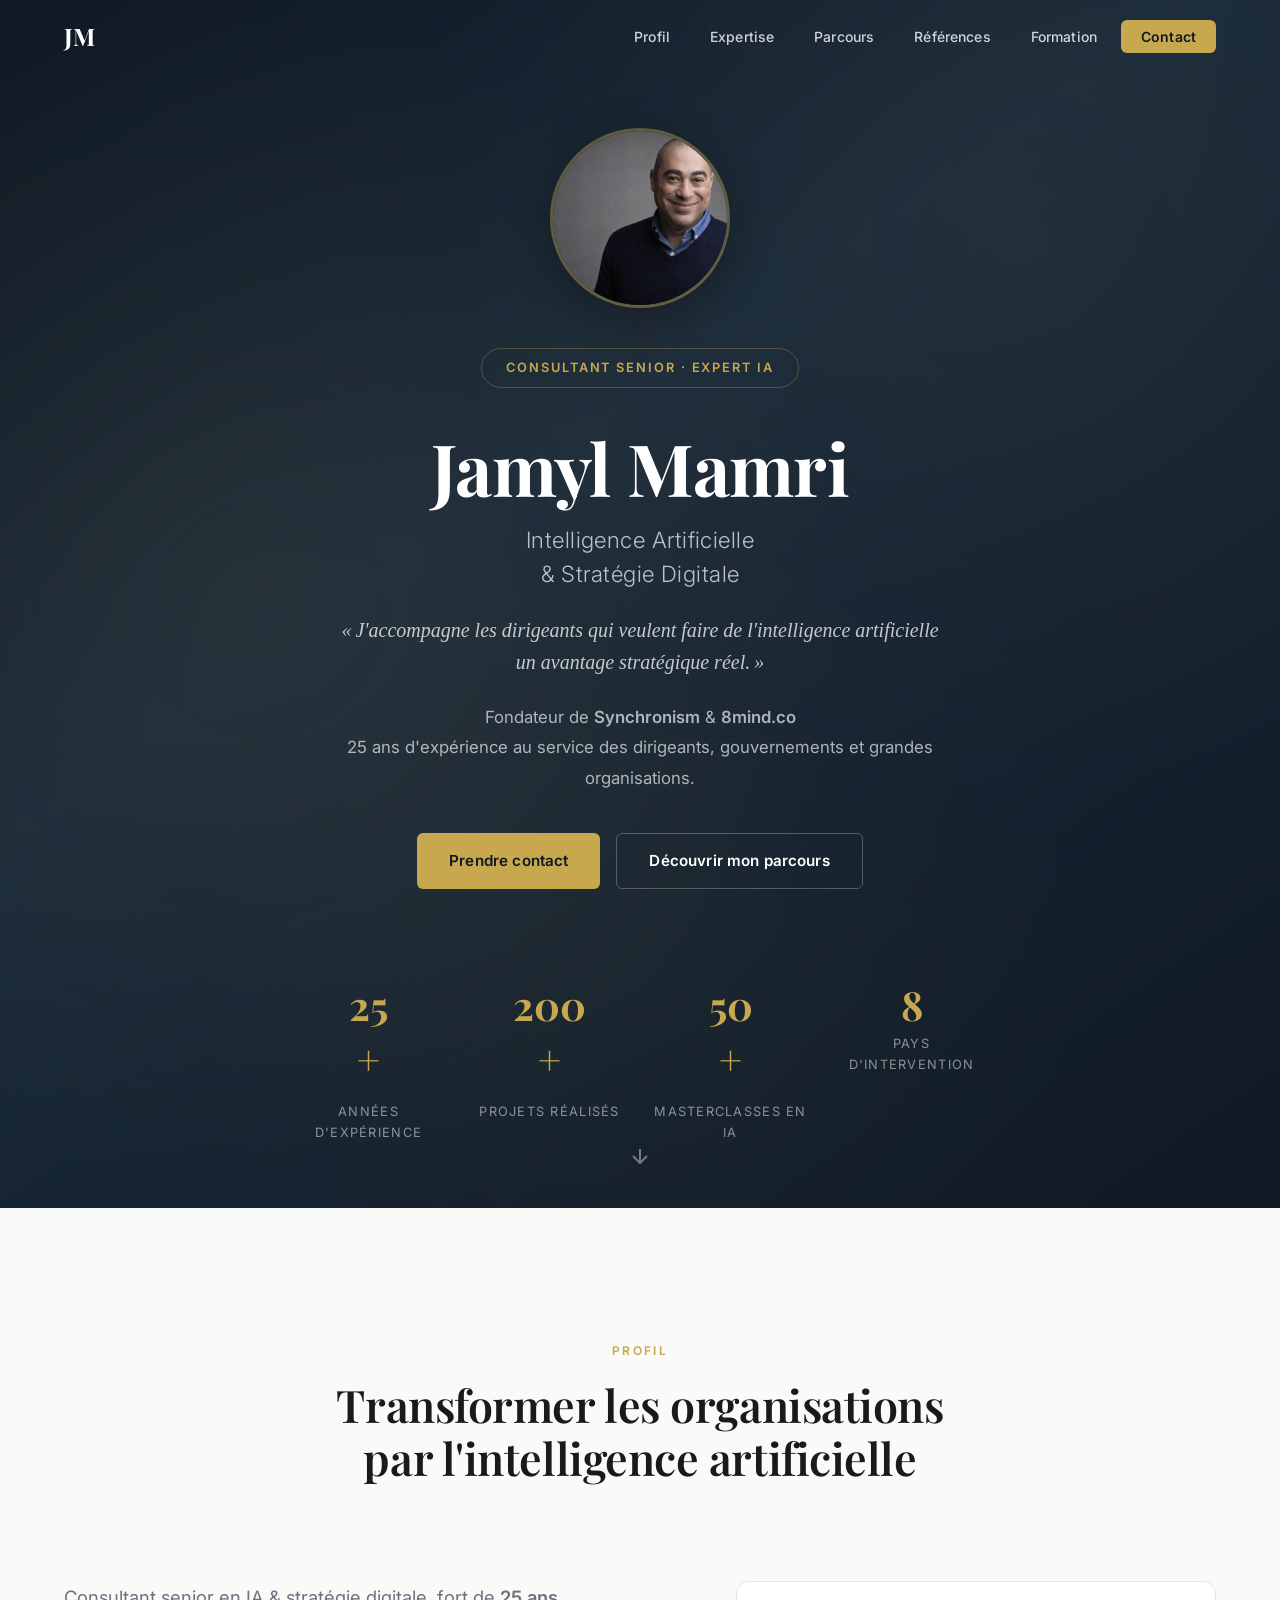
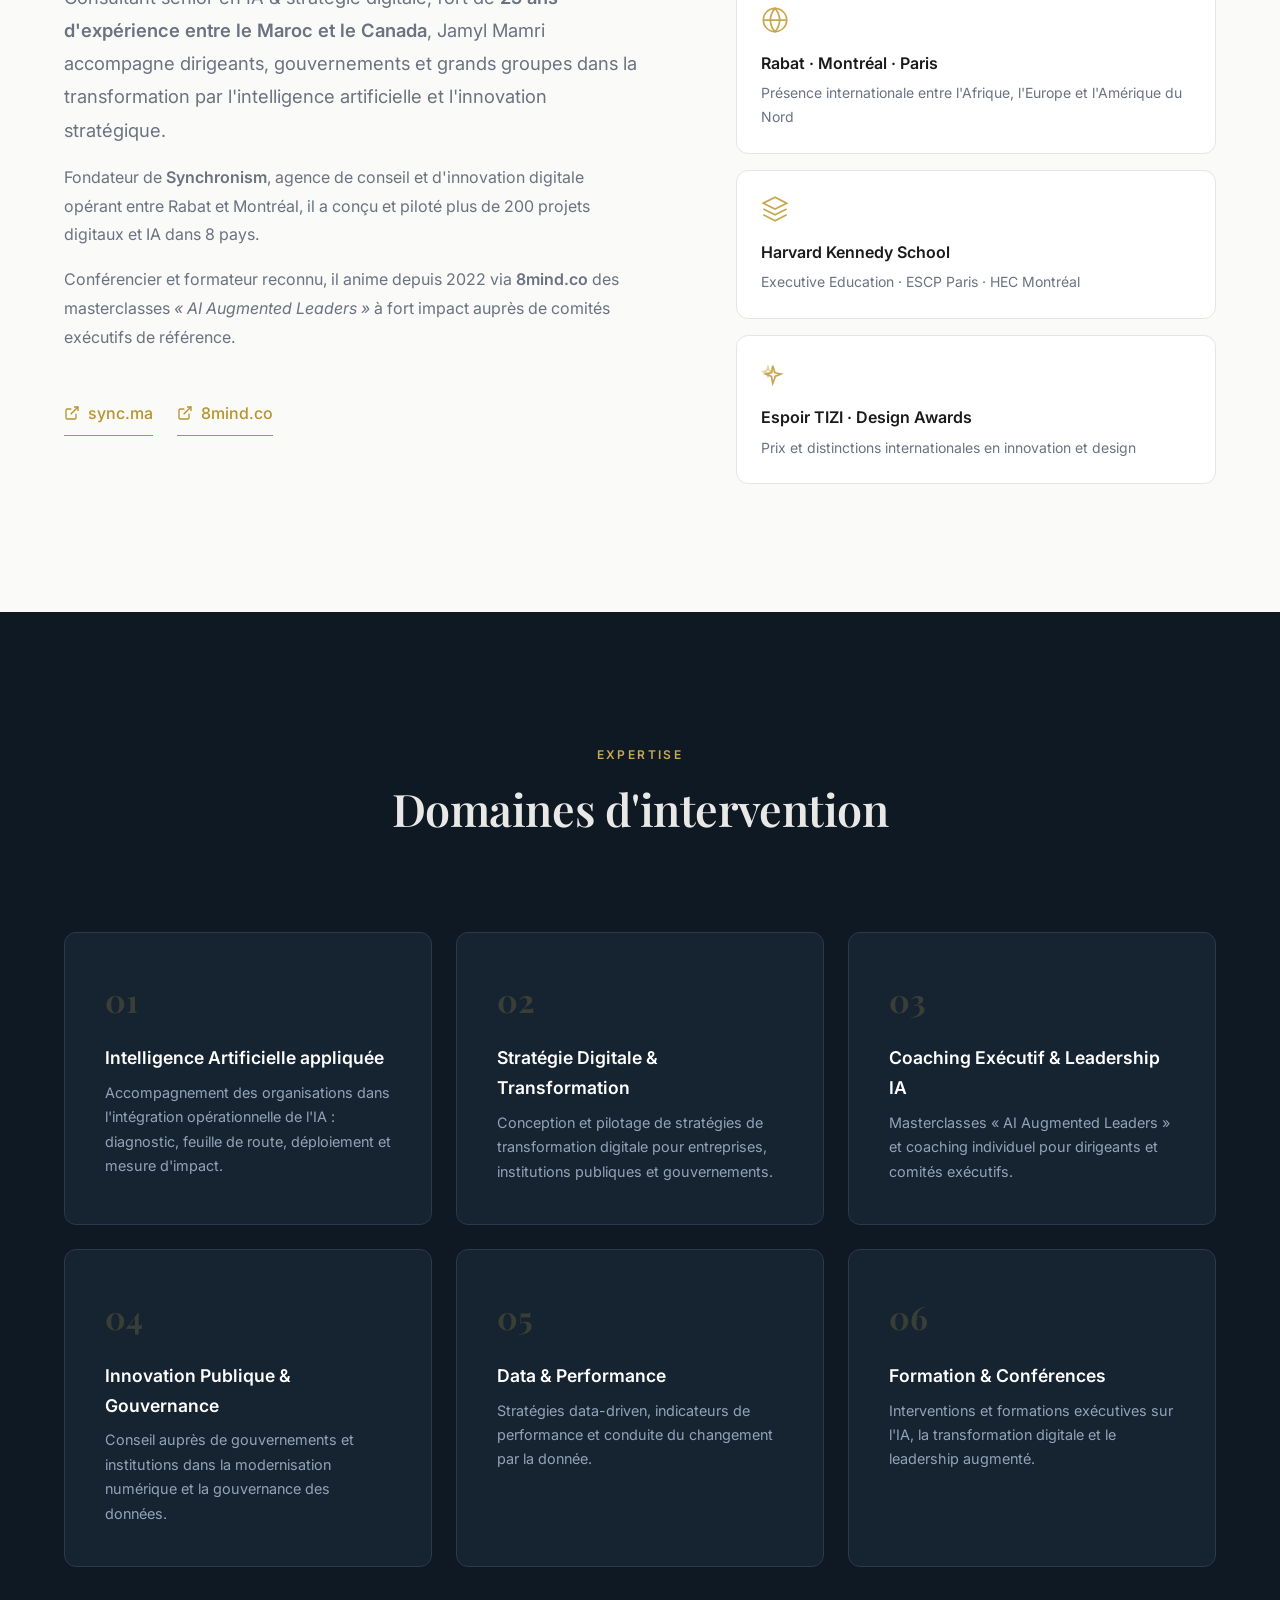
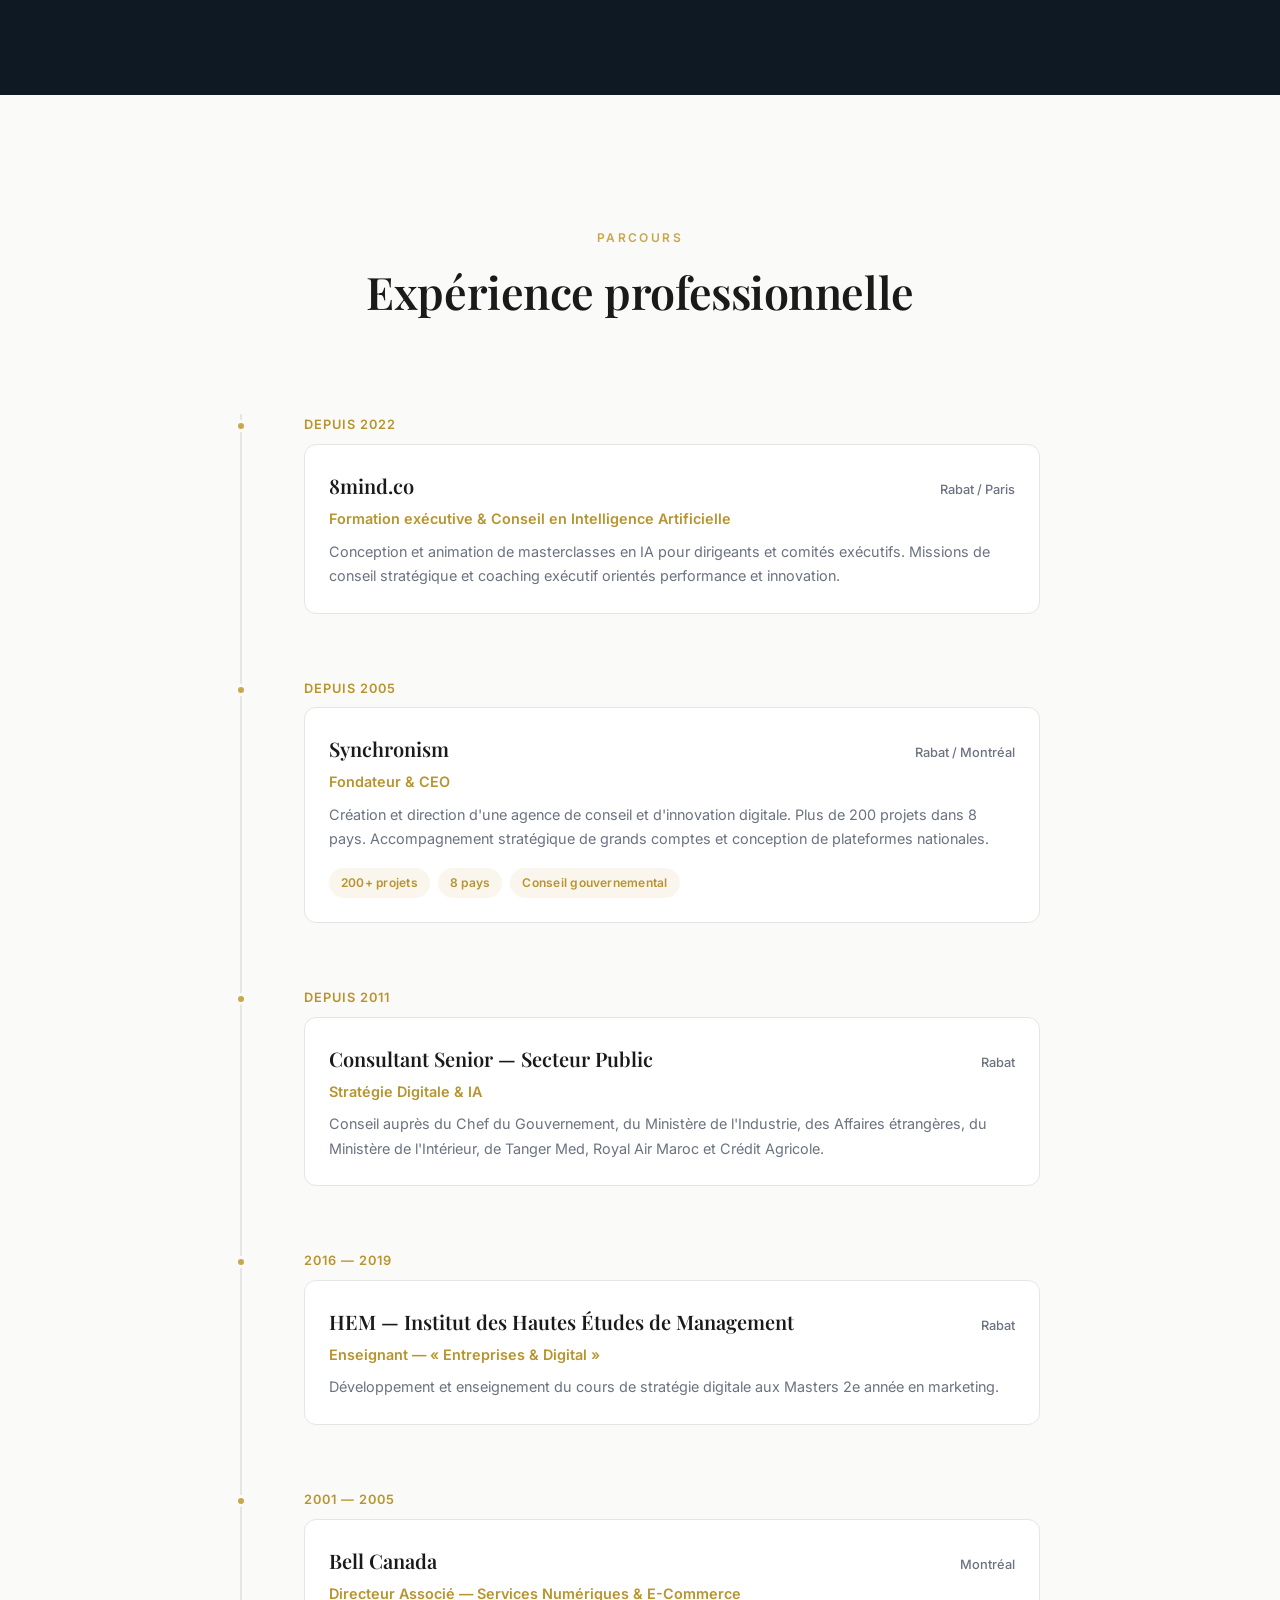
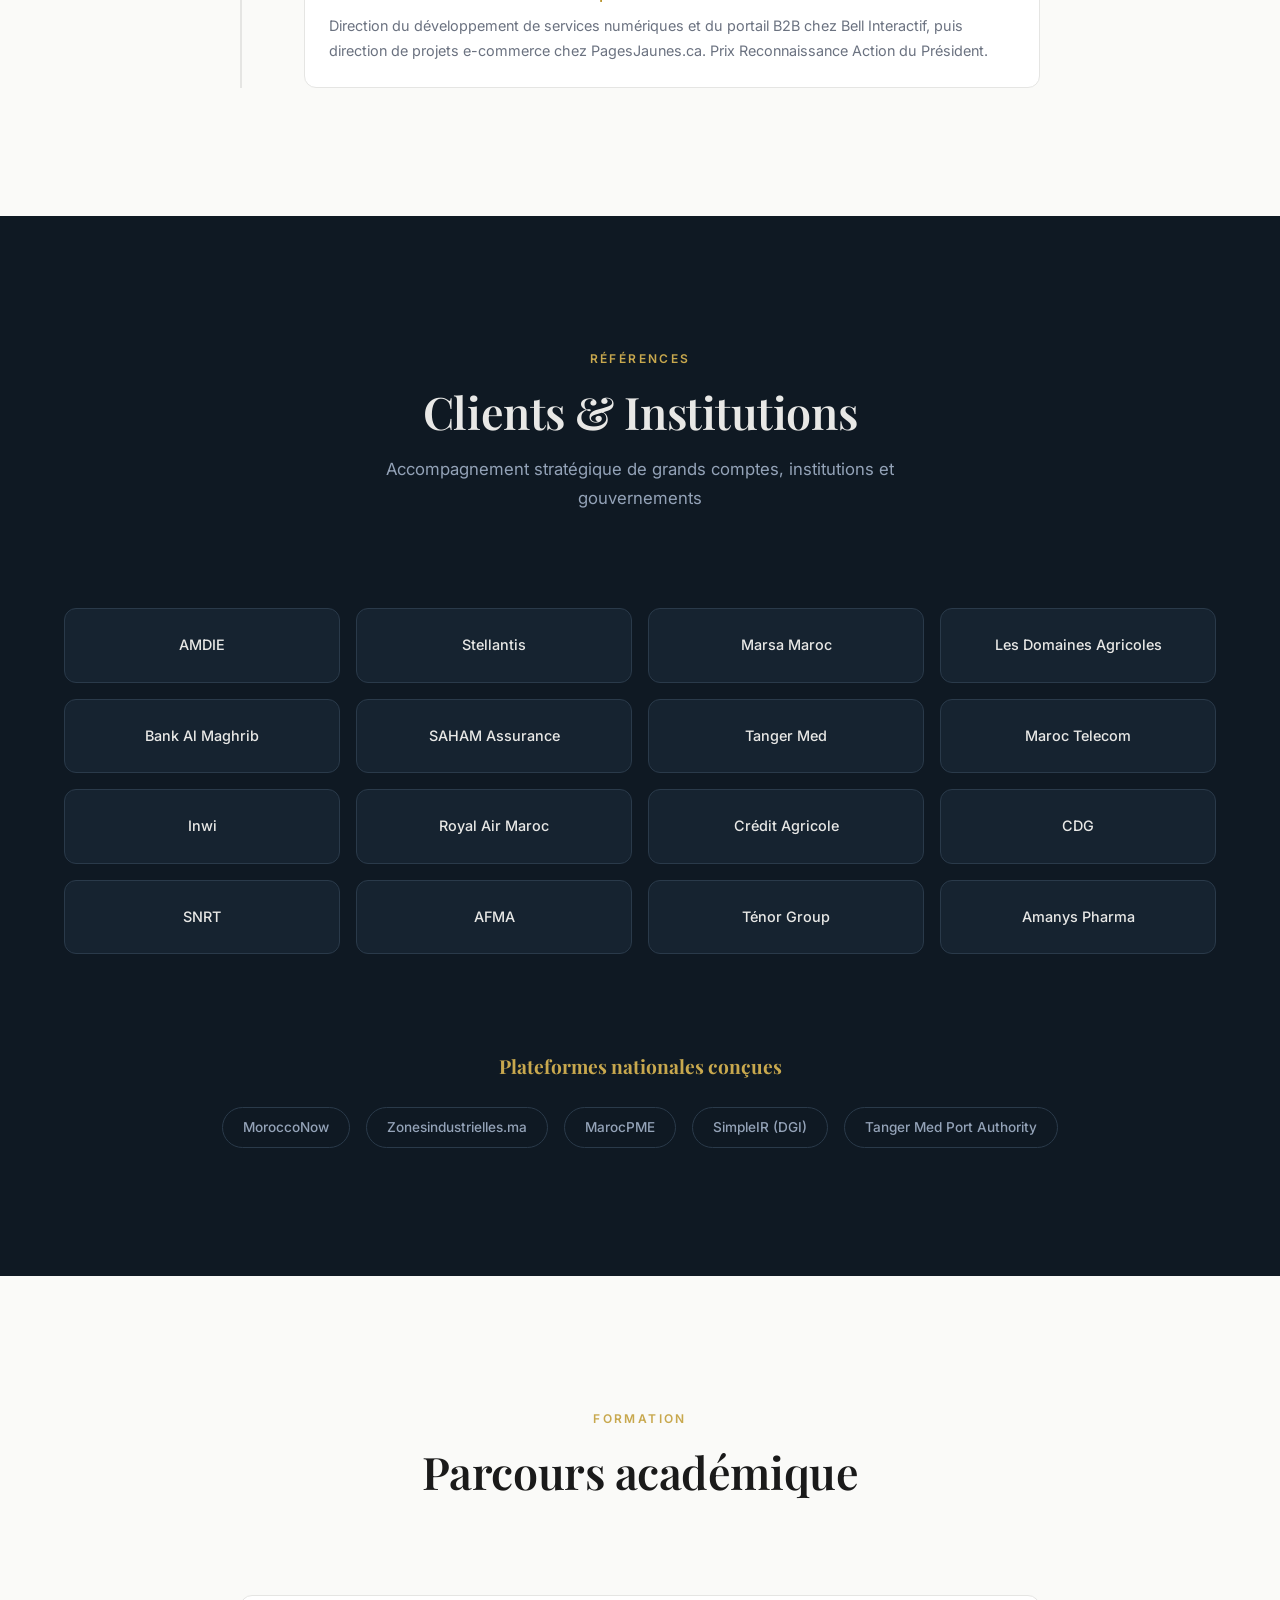
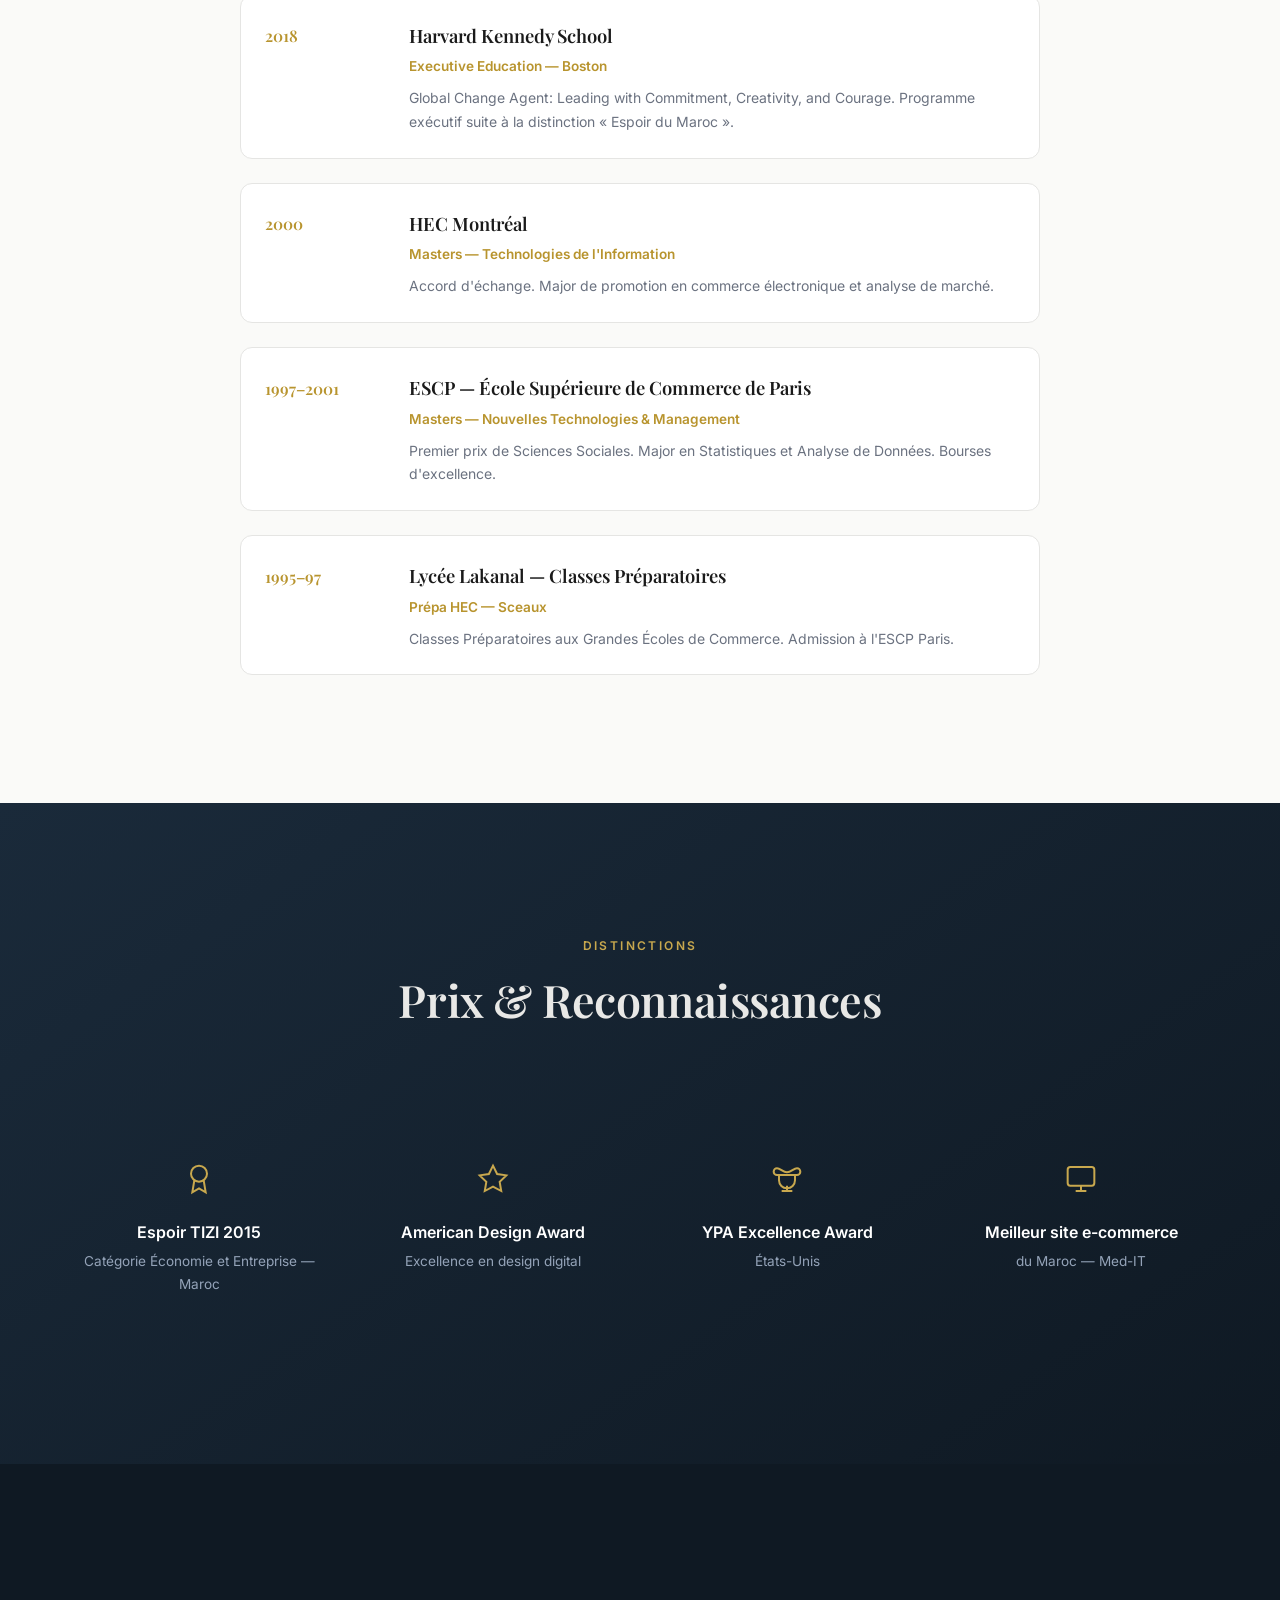
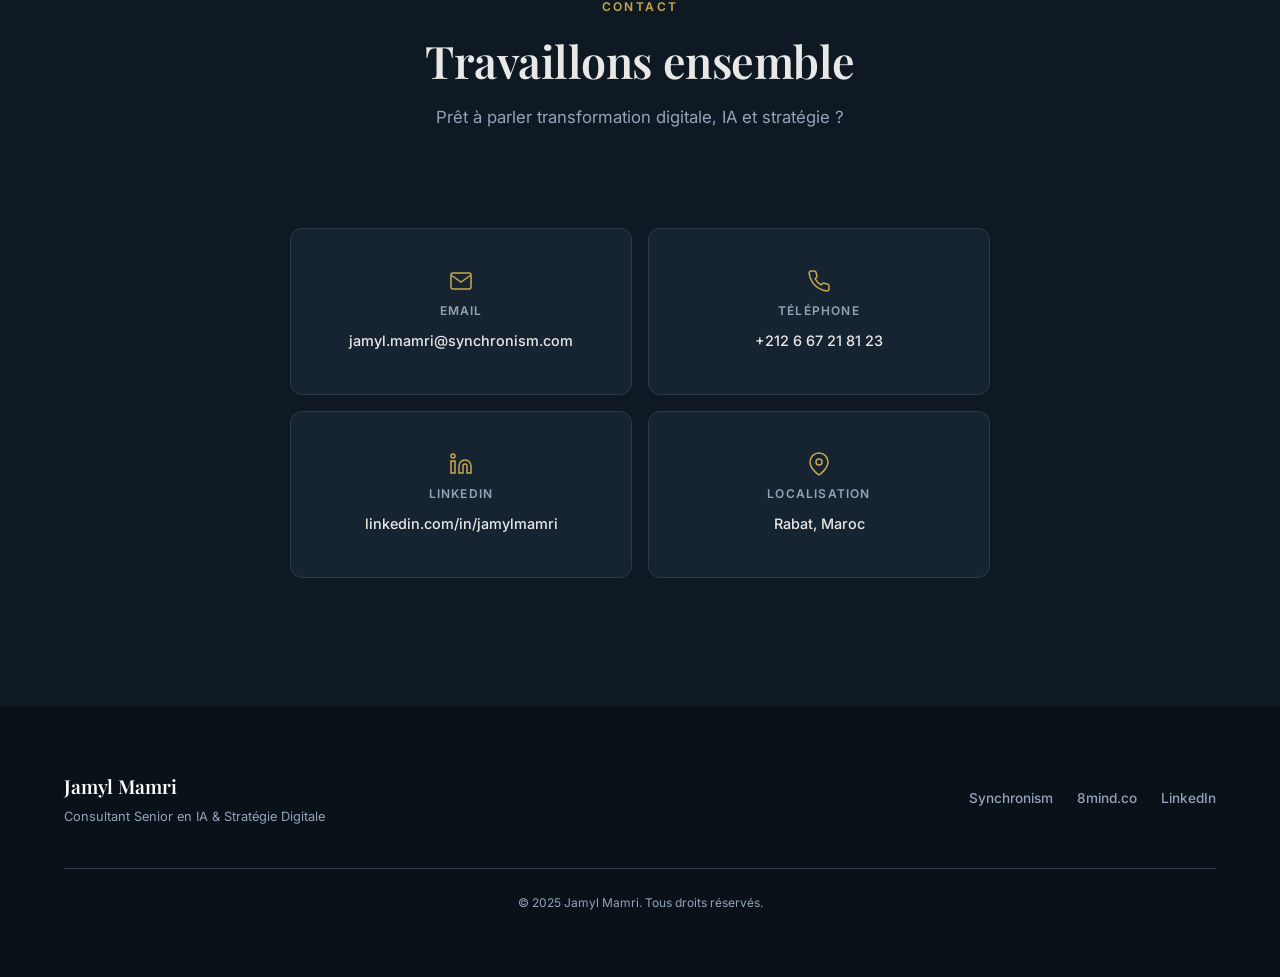
==== commit 6b5c3e85: "Add profile photo, quote, SEO optimization, and 4th stat - Add centered profile photo with gold bord" ====
--- a/index.html
+++ b/index.html
@@ -3,17 +3,50 @@
 <head>
     <meta charset="UTF-8">
     <meta name="viewport" content="width=device-width, initial-scale=1.0">
-    <title>Jamyl Mamri — Consultant Senior en IA & Stratégie Digitale</title>
-    <meta name="description" content="Jamyl Mamri accompagne dirigeants, gouvernements et grands groupes dans la transformation par l'intelligence artificielle et l'innovation stratégique. 25 ans d'expérience.">
-    <meta name="keywords" content="Jamyl Mamri, IA, Intelligence Artificielle, Stratégie Digitale, Consultant, Synchronism, 8mind, Transformation Digitale, Maroc, Canada">
+    <title>Jamyl Mamri — Consultant Senior en IA & Stratégie Digitale | Synchronism | 8mind.co</title>
+    <meta name="description" content="Jamyl Mamri, consultant senior en intelligence artificielle et stratégie digitale. Fondateur de Synchronism et 8mind.co. 25 ans d'expérience au Maroc et au Canada. Masterclasses IA, coaching exécutif, transformation digitale pour dirigeants et gouvernements.">
+    <meta name="keywords" content="Jamyl Mamri, consultant IA, intelligence artificielle, stratégie digitale, transformation digitale, Synchronism, 8mind, masterclass IA, coaching exécutif, AI Augmented Leaders, Maroc, Canada, Rabat, Montréal, conseil gouvernemental, Harvard Kennedy School, ESCP">
+    <meta name="author" content="Jamyl Mamri">
+    <meta name="robots" content="index, follow">
+    <link rel="canonical" href="https://mamri.com">
     <meta property="og:title" content="Jamyl Mamri — Expert IA & Stratégie Digitale">
-    <meta property="og:description" content="Consultant senior en IA & stratégie digitale. Fondateur de Synchronism & 8mind.co. 25 ans d'expérience entre le Maroc et le Canada.">
+    <meta property="og:description" content="Consultant senior en IA & stratégie digitale. Fondateur de Synchronism & 8mind.co. 25 ans d'expérience. Masterclasses AI Augmented Leaders pour dirigeants et comités exécutifs.">
     <meta property="og:type" content="website">
     <meta property="og:url" content="https://mamri.com">
+    <meta property="og:image" content="photo-jamyl-mamri.png">
+    <meta property="og:locale" content="fr_FR">
+    <meta name="twitter:card" content="summary_large_image">
+    <meta name="twitter:title" content="Jamyl Mamri — Expert IA & Stratégie Digitale">
+    <meta name="twitter:description" content="Consultant senior en IA & stratégie digitale. Fondateur de Synchronism & 8mind.co. 25 ans d'expérience entre le Maroc et le Canada.">
     <link rel="preconnect" href="https://fonts.googleapis.com">
     <link rel="preconnect" href="https://fonts.gstatic.com" crossorigin>
     <link href="https://fonts.googleapis.com/css2?family=Inter:wght@300;400;500;600;700&family=Playfair+Display:ital,wght@0,500;0,600;0,700;1,500&display=swap" rel="stylesheet">
     <link rel="stylesheet" href="style.css">
+    <script type="application/ld+json">
+    {
+        "@context": "https://schema.org",
+        "@type": "Person",
+        "name": "Jamyl Mamri",
+        "jobTitle": "Consultant Senior en Intelligence Artificielle & Stratégie Digitale",
+        "url": "https://mamri.com",
+        "sameAs": [
+            "https://www.linkedin.com/in/jamylmamri",
+            "https://www.sync.ma",
+            "https://www.8mind.co"
+        ],
+        "worksFor": [
+            {"@type": "Organization", "name": "Synchronism", "url": "https://www.sync.ma"},
+            {"@type": "Organization", "name": "8mind.co", "url": "https://www.8mind.co"}
+        ],
+        "alumniOf": [
+            {"@type": "EducationalOrganization", "name": "Harvard Kennedy School"},
+            {"@type": "EducationalOrganization", "name": "ESCP Business School"},
+            {"@type": "EducationalOrganization", "name": "HEC Montréal"}
+        ],
+        "knowsAbout": ["Intelligence Artificielle", "Stratégie Digitale", "Transformation Digitale", "Coaching Exécutif", "Leadership IA"],
+        "address": {"@type": "PostalAddress", "addressLocality": "Rabat", "addressCountry": "MA"}
+    }
+    </script>
 </head>
 <body>
     <!-- Navigation -->
@@ -40,11 +73,17 @@
     <section class="hero" id="hero">
         <div class="hero-bg-pattern"></div>
         <div class="container hero-content">
+            <div class="hero-photo fade-in">
+                <img src="photo-jamyl-mamri.png" alt="Jamyl Mamri — Consultant Senior en IA & Stratégie Digitale" width="180" height="180">
+            </div>
             <div class="hero-badge fade-in">Consultant Senior · Expert IA</div>
             <h1 class="hero-title fade-in">
                 <span class="hero-name">Jamyl Mamri</span>
                 <span class="hero-tagline">Intelligence Artificielle<br>& Stratégie Digitale</span>
             </h1>
+            <blockquote class="hero-quote fade-in">
+                &laquo;&thinsp;J'accompagne les dirigeants qui veulent faire de l'intelligence artificielle un avantage stratégique réel.&thinsp;&raquo;
+            </blockquote>
             <p class="hero-description fade-in">
                 Fondateur de <strong>Synchronism</strong> & <strong>8mind.co</strong><br>
                 25 ans d'expérience au service des dirigeants, gouvernements et grandes organisations.
@@ -61,6 +100,10 @@
                 <div class="stat">
                     <span class="stat-number" data-count="200">0</span><span class="stat-suffix">+</span>
                     <span class="stat-label">Projets réalisés</span>
+                </div>
+                <div class="stat">
+                    <span class="stat-number" data-count="50">0</span><span class="stat-suffix">+</span>
+                    <span class="stat-label">Masterclasses en IA</span>
                 </div>
                 <div class="stat">
                     <span class="stat-number" data-count="8">0</span>
@@ -375,33 +418,6 @@
         </div>
     </section>
 
-    <!-- Languages -->
-    <section class="section" id="languages">
-        <div class="container">
-            <div class="languages-bar fade-in">
-                <div class="lang-item">
-                    <span class="lang-name">Français</span>
-                    <span class="lang-level">Langue maternelle</span>
-                </div>
-                <div class="lang-divider"></div>
-                <div class="lang-item">
-                    <span class="lang-name">Arabe</span>
-                    <span class="lang-level">Langue maternelle</span>
-                </div>
-                <div class="lang-divider"></div>
-                <div class="lang-item">
-                    <span class="lang-name">Anglais</span>
-                    <span class="lang-level">Excellent niveau</span>
-                </div>
-                <div class="lang-divider"></div>
-                <div class="lang-item">
-                    <span class="lang-name">Espagnol</span>
-                    <span class="lang-level">Niveau intermédiaire</span>
-                </div>
-            </div>
-        </div>
-    </section>
-
     <!-- Contact Section -->
     <section class="section section-dark" id="contact">
         <div class="container">
--- a/style.css
+++ b/style.css
@@ -246,6 +246,34 @@
     z-index: 1;
 }
 
+.hero-photo {
+    margin-bottom: var(--space-lg);
+    display: flex;
+    justify-content: center;
+}
+
+.hero-photo img {
+    width: 180px;
+    height: 180px;
+    border-radius: 50%;
+    object-fit: cover;
+    object-position: center top;
+    border: 3px solid rgba(200, 168, 78, 0.4);
+    box-shadow: 0 10px 40px rgba(0, 0, 0, 0.3);
+}
+
+.hero-quote {
+    font-family: var(--font-heading);
+    font-style: italic;
+    font-size: clamp(1.05rem, 2vw, 1.25rem);
+    color: rgba(255, 255, 255, 0.75);
+    max-width: 650px;
+    margin: 0 auto var(--space-md);
+    line-height: 1.6;
+    padding: 0 var(--space-sm);
+    border-left: none;
+}
+
 .hero-badge {
     display: inline-block;
     font-size: 0.8rem;
@@ -338,10 +366,11 @@
 }
 
 .hero-stats {
-    display: flex;
-    justify-content: center;
-    gap: var(--space-xl);
-    flex-wrap: wrap;
+    display: grid;
+    grid-template-columns: repeat(4, 1fr);
+    gap: var(--space-md);
+    max-width: 700px;
+    margin: 0 auto;
 }
 
 .stat {
@@ -1039,7 +1068,8 @@
     }
 
     .hero-stats {
-        gap: var(--space-lg);
+        grid-template-columns: repeat(4, 1fr);
+        gap: var(--space-sm);
     }
 
     .about-grid {
@@ -1095,7 +1125,7 @@
     }
 
     .hero-stats {
-        flex-direction: column;
+        grid-template-columns: repeat(2, 1fr);
         gap: var(--space-md);
     }
 
